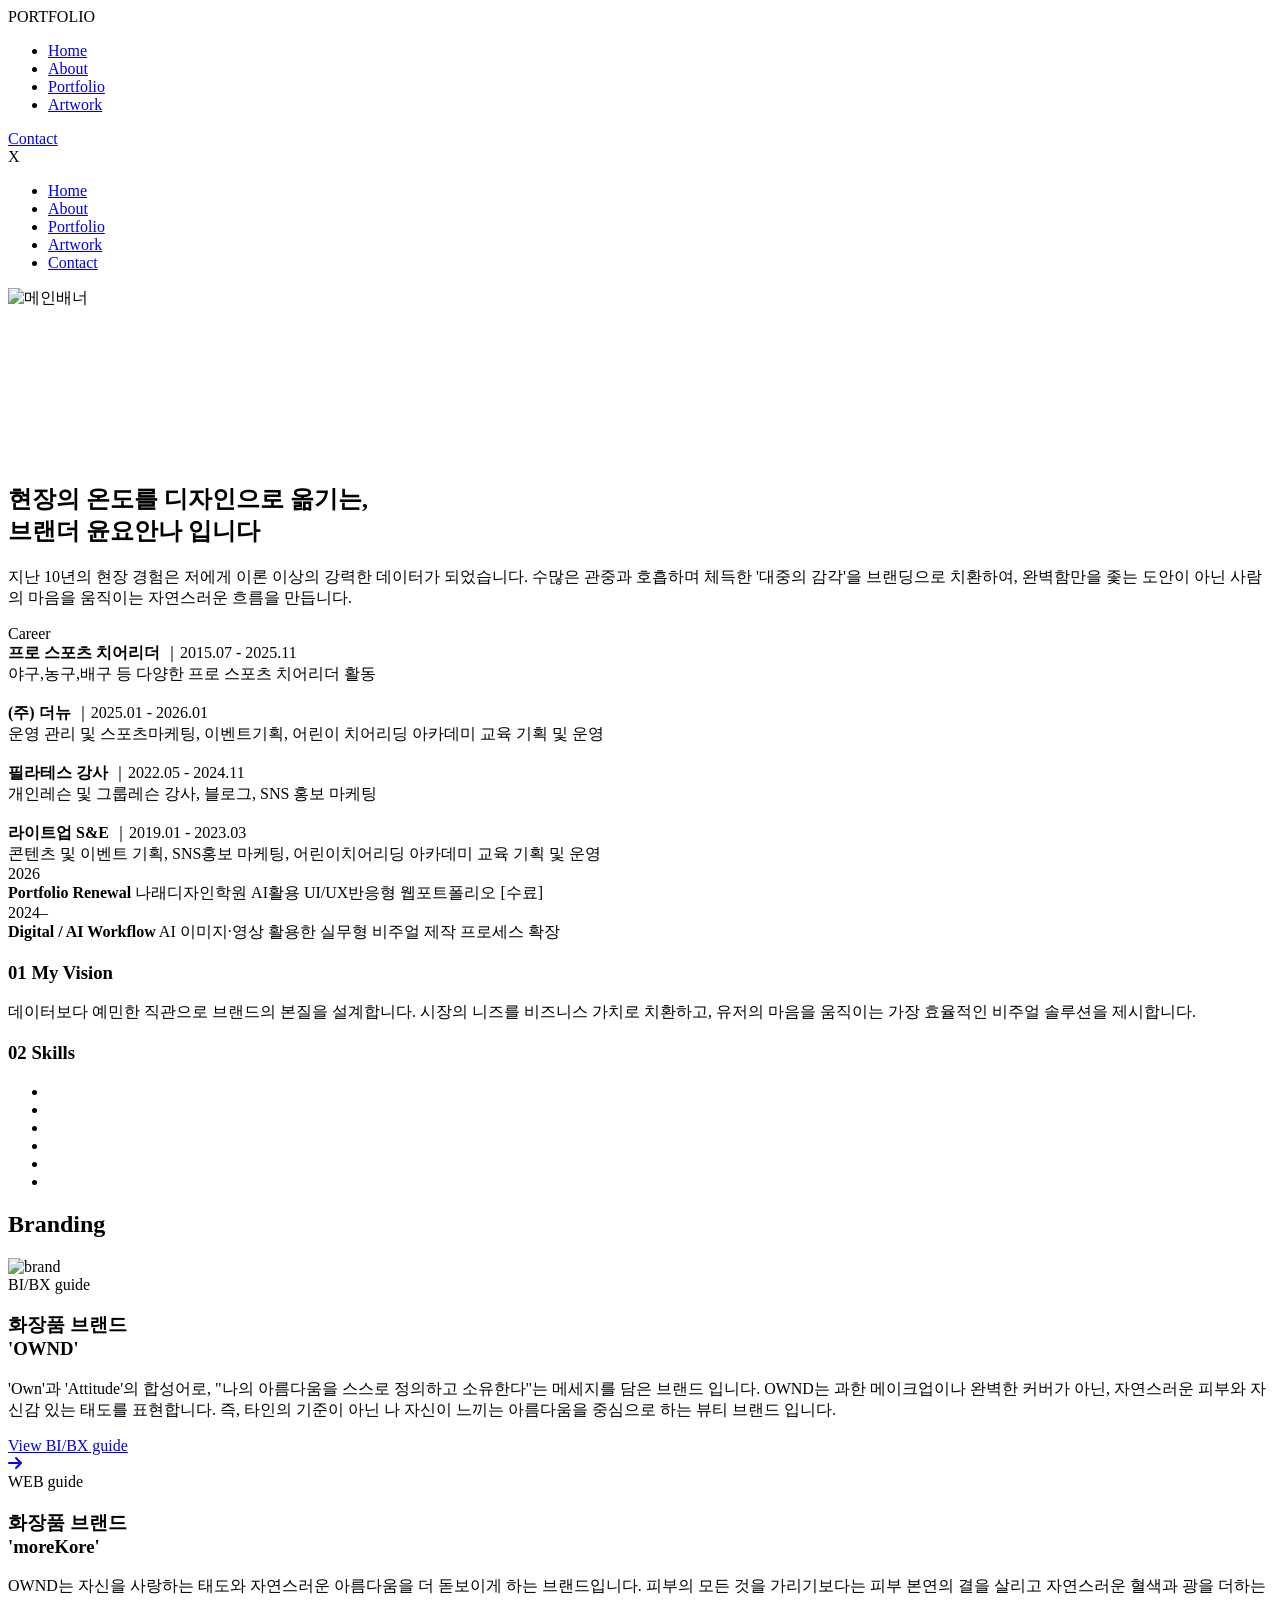
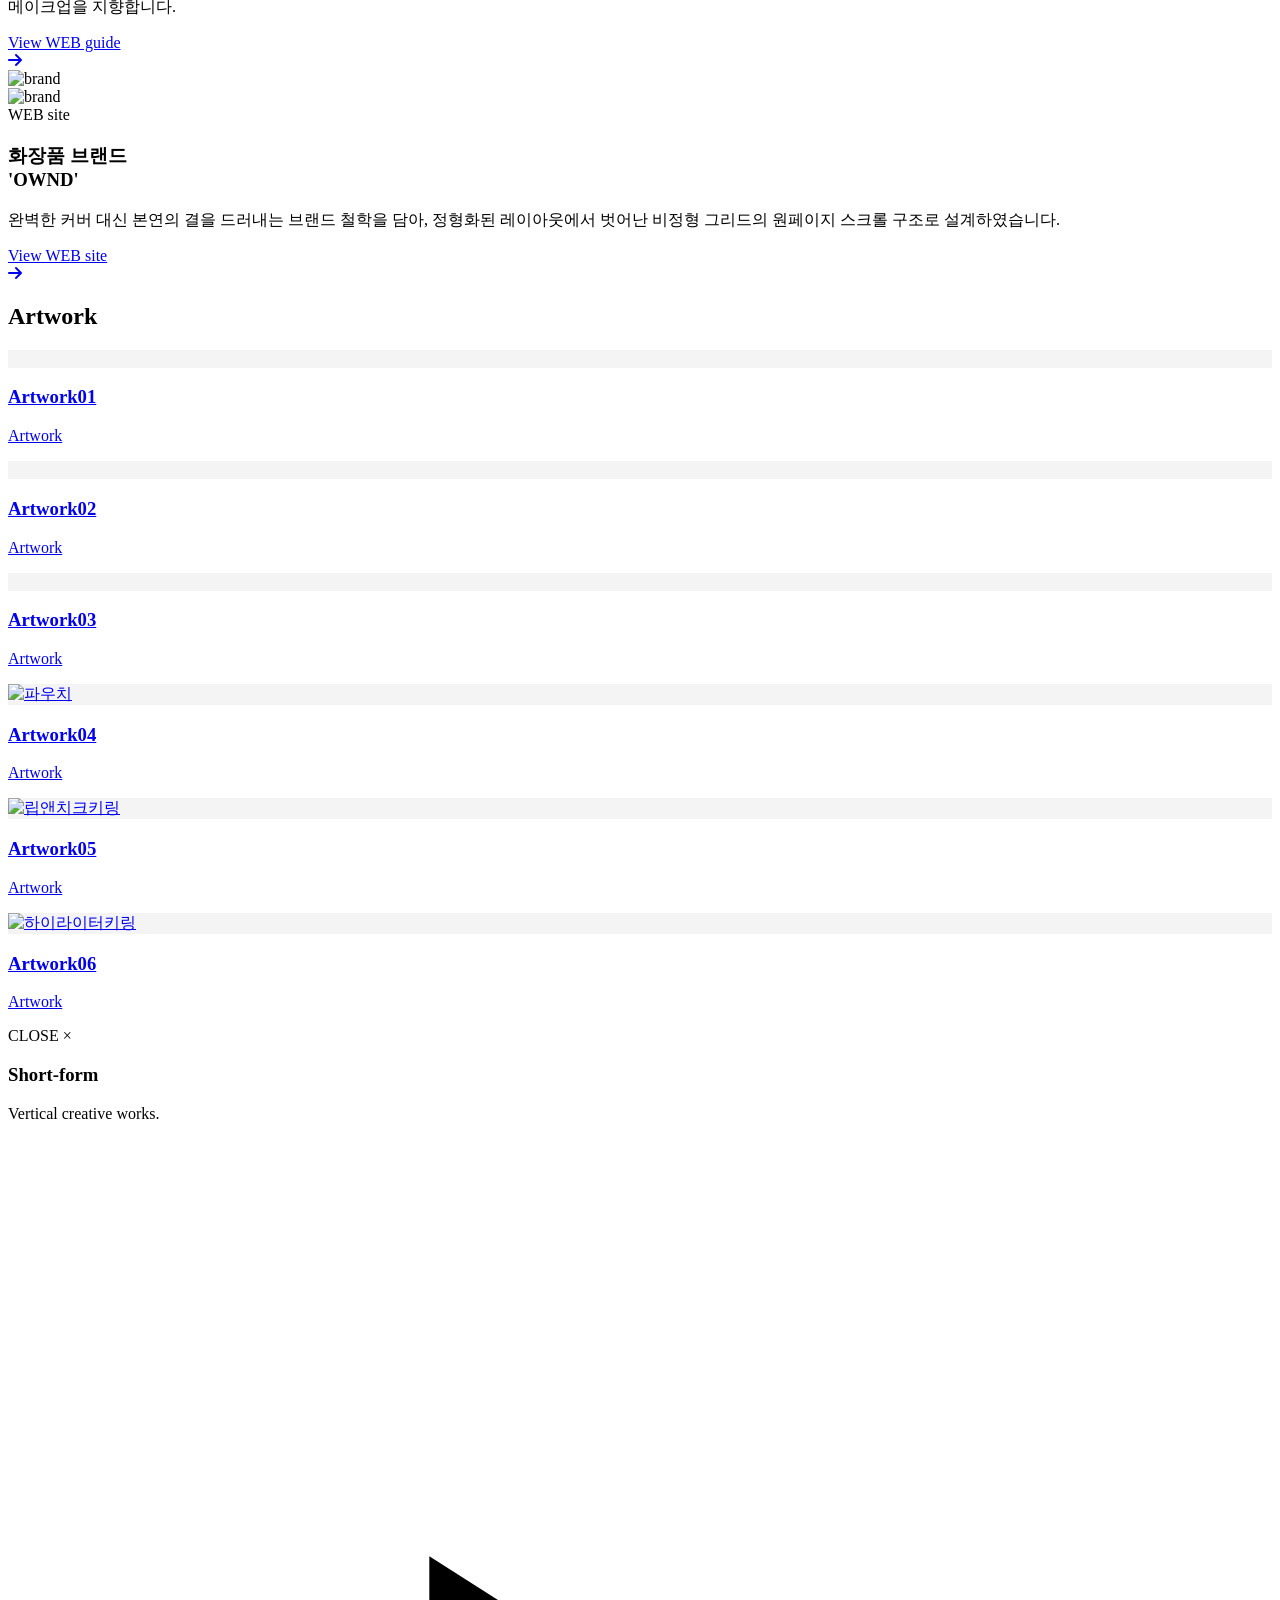
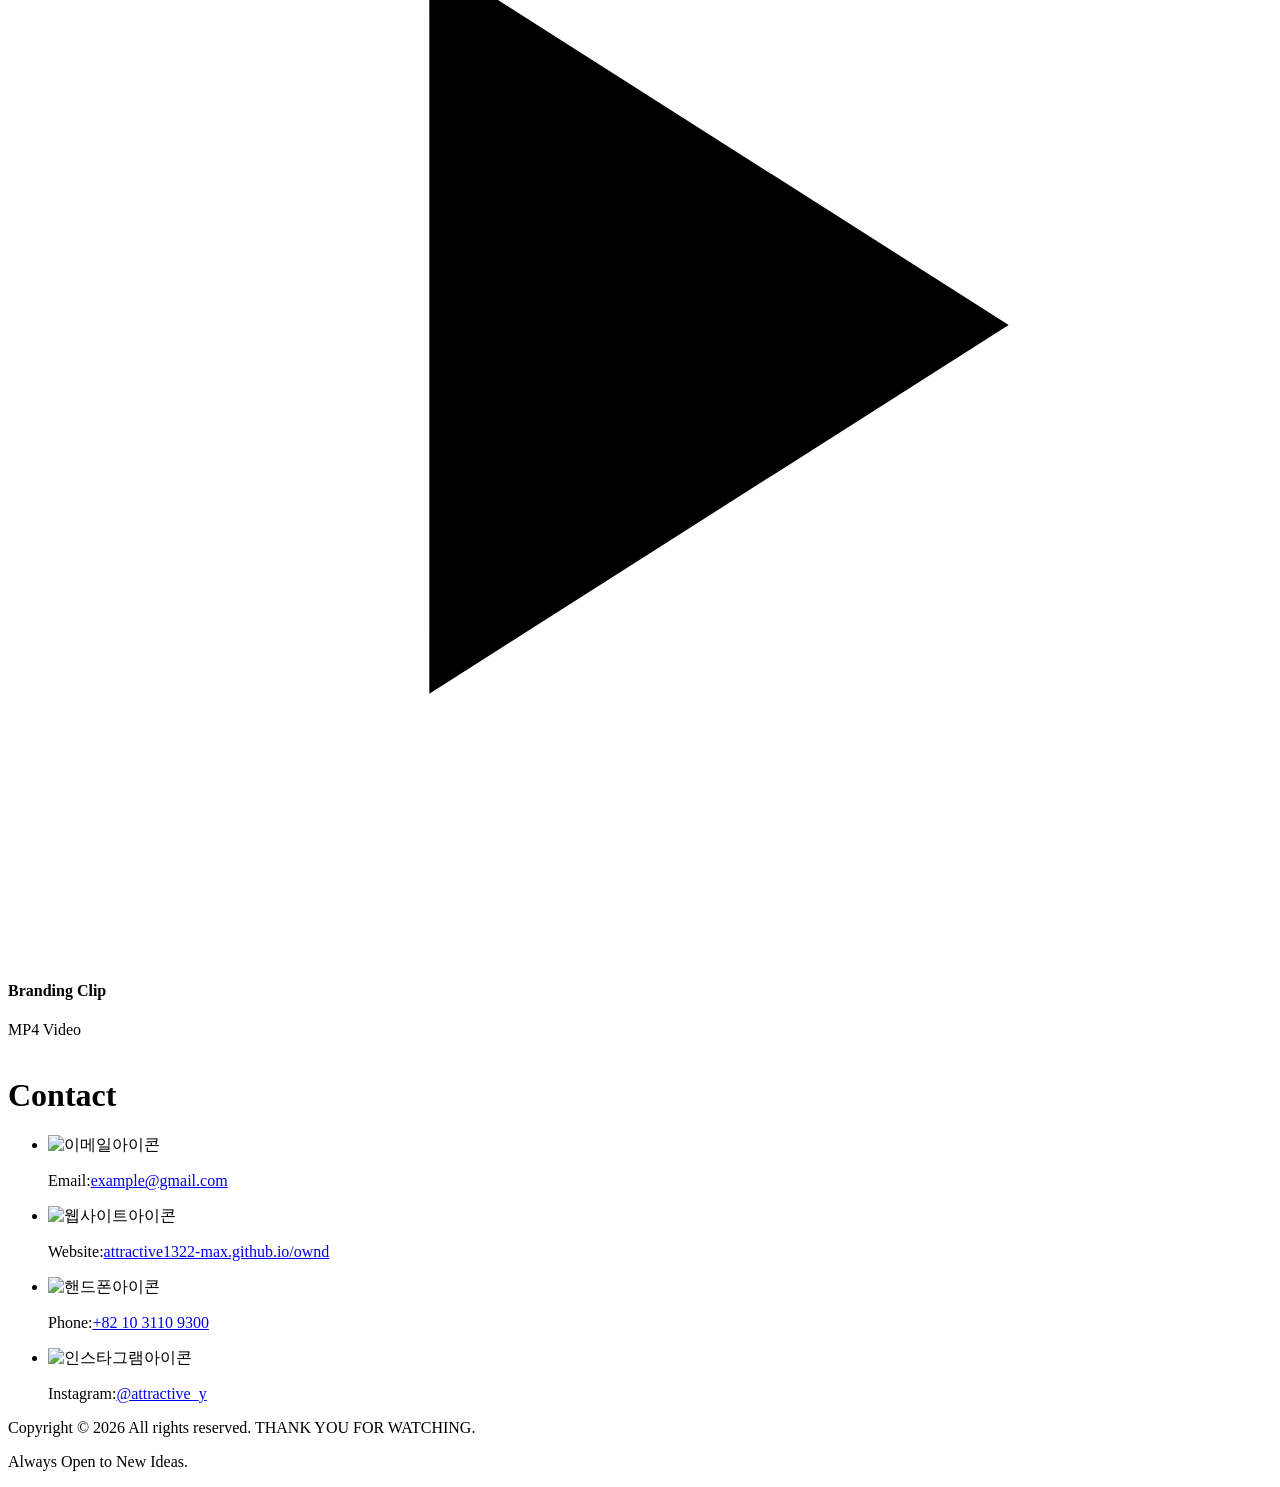
==== index.html @ f5be401f "Add files via upload" ====
<!DOCTYPE html>
<html lang="ko">

<head>
    <meta charset="UTF-8">
    <meta name="viewport" content="width=device-width, initial-scale=1.0">
    <title>Portfolio</title>

    <!-- CountUp -->
    <script src="https://cdnjs.cloudflare.com/ajax/libs/countup.js/2.6.2/countUp.umd.js"></script>

    <!-- Font Awesome for icons -->
    <link href="https://cdnjs.cloudflare.com/ajax/libs/font-awesome/6.0.0/css/all.min.css" rel="stylesheet">

    <!-- Swiper CSS -->
    <link rel="stylesheet" href="https://cdn.jsdelivr.net/npm/swiper@11/swiper-bundle.min.css" />

    <!-- AOS -->
    <link rel="stylesheet" href="https://unpkg.com/aos@next/dist/aos.css" />

    <link rel="stylesheet" href="css/style.css">

    <!-- favicon -->
    <link rel="shortcut icon" href="images/favicon.svg" type="image/x-icon">
</head>

<body>

    <!-- header -->
    <header>
        <div class="inner header_wrap">
            <div class="logo">PORTFOLIO</div>
            <nav>
                <ul>
                    <li><a href="#home">Home</a></li>
                    <li><a href="#about">About</a></li>
                    <li><a href="#projects">Portfolio</a></li>
                    <li><a href="#artwork">Artwork</a></li>
                </ul>
            </nav>
            <div class="contact-btn"><a href="#contact">Contact</a></div>
            <div class="menu-toggle" id="mobile-menu-btn">
                <span></span>
                <span></span>
                <span></span>
            </div>
        </div>
    </header>

    <!-- mobile nav -->
    <div class="mobile-nav" id="mobile-nav">
        <div class="mobile-close-btn" id="mobile-close-btn">X</div>
        <ul>
            <li><a href="#home">Home</a></li>
            <li><a href="#about">About</a></li>
            <li><a href="#projects">Portfolio</a></li>
            <li><a href="#artwork">Artwork</a></li>
            <li><a href="#contact">Contact</a></li>
        </ul>
    </div>

    <!-- main banner 영상 -->
    <main>
        <section class="main_banner">
            <!-- <video class="bg_video" src="./video/banner.mp4" autoplay muted loop playsinline></video> -->
             <img src="/images/mainpage.png" alt="메인배너">

            <div class="banner_content inner">
                <div class="stats">
                    <!-- <div class="stat">
                        <strong data-target="95">0</strong>
                        <p>Design Tool</p>
                    </div>
                    <div class="stat">
                        <strong data-target="90">0</strong>
                        <p>Figma</p>
                    </div>
                    <div class="stat">
                        <strong data-target="80">0</strong>
                        <p>Html/CSS/JS</p>
                    </div>
                    <div class="stat">
                        <strong data-target="90">0</strong>
                        <p>Motion</p>
                    </div> -->
                </div>
            </div>
        </section>
    </main>

    <div class="container">

        <!-- About -->
        <section id="about" data-aos="fade-up">
            <div class="inner">
                <div class="grid-2">
                    <div class="reveal">
                        <div class="about-me">
                            <!-- 본인 사진 및 영상 넣는 곳 -->
                            <!-- <img src="./images/about.png" alt="about me"> -->
                            <video src="./video/introduce01.mp4 " autoplay muted loop playsinline></video>
                        </div>
                        <h2 class="about-title">현장의 온도를 디자인으로 옮기는, <br> 브랜더 윤요안나 입니다</h2>
                        <p class="about-desc">
                            지난 10년의 현장 경험은 저에게 이론 이상의 강력한 데이터가 되었습니다. 수많은 관중과 호흡하며 체득한 '대중의 감각'을 브랜딩으로 치환하여, 완벽함만을 좇는
                            도안이 아닌 사람의 마음을 움직이는 자연스러운 흐름을 만듭니다.
                        </p>
                    </div>

                    <div class="about-cards reveal" style="transition-delay: 0.2s;">
                        <div class="timeline">
                               <div class="timeline-item">
                                <div class="timeline-year">Career</div>
                                <div class="timeline-role">
                                    <strong>프로 스포츠 치어리더</strong>
                                    <span class="s2">｜2015.07 - 2025.11</span> <br>
                                    <span>야구,농구,배구 등 다양한 프로 스포츠 치어리더 활동</span>

                                    <br><br>

                                    <strong>(주) 더뉴</strong>
                                    <span class="s2">｜2025.01 - 2026.01</span> <br>
                                    <span>운영 관리 및 스포츠마케팅, 이벤트기획, 어린이 치어리딩 아카데미 교육 기획 및 운영</span>

                                    <br><br>

                                    <strong>필라테스 강사</strong>
                                    <span class="s2">｜2022.05 - 2024.11</span> <br>
                                    <span>개인레슨 및 그룹레슨 강사, 블로그, SNS 홍보 마케팅</span>

                                    <br><br>

                                    <strong>라이트업 S&E</strong>
                                    <span class="s2">｜2019.01 - 2023.03</span> <br>
                                    <span>콘텐츠 및 이벤트 기획, SNS홍보 마케팅, 어린이치어리딩 아카데미 교육 기획 및 운영</span>
                                </div>

                            </div>
                            <div class="timeline-item">
                                <div class="timeline-year">2026</div>
                                <div class="timeline-role">
                                    <strong>Portfolio Renewal</strong>
                                    <span>나래디자인학원 AI활용 UI/UX반응형 웹포트폴리오 [수료]</span>
                                </div>
                            </div>
                            <div class="timeline-item">
                                <div class="timeline-year">2024–</div>
                                <div class="timeline-role">
                                    <strong>Digital / AI Workflow</strong>
                                    <span>AI 이미지·영상 활용한 실무형 비주얼 제작 프로세스 확장</span>
                                </div>
                            </div>
                         
                        </div>

                        <div class="info-card-wrap">
                            <div class="info-card">
                                <h3><span class="card-num">01</span> My Vision</h3>
                                <p>데이터보다 예민한 직관으로 브랜드의 본질을 설계합니다.
                                    시장의 니즈를 비즈니스 가치로 치환하고, 유저의 마음을 움직이는 가장 효율적인 비주얼 솔루션을 제시합니다.</p>
                            </div>
                            <div class="info-card">
                                <h3><span class="card-num">02</span> Skills</h3>
                                <ul class="skill">
                                    <li><img src="/images/photoshop.png" alt=""></li>
                                    <li><img src="/images/illustrator.png" alt=""></li>
                                    <li><img src="/images/aftereffects.png" alt=""></li>
                                    <li><img src="/images/html_icon.png" alt=""></li>

                                    <li><img src="/images/css_icon.png" alt=""></li>
                                    <li><img src="/images/vs_code.png" alt=""></li>
                                </ul>

                            </div>
                        </div>
                    </div>
                </div>
            </div>
        </section>

        <!-- 프로젝트 -->
        <section id="projects">
            <div class="inner">
                <div class="title">
                    <h1>Branding</h1>
                </div>

                <div class="project-list">
                    <!-- Project 1 -->
                    <div class="project-item reveal" data-aos="fade-right">
                        <div class="project-thumb">
                            <div class="thumb-inner">
                                <!-- 프로젝트 썸네일 이미지/영상 -->
                                <img src="./images/flush_balm(model).jpg" alt="brand">

                            </div>
                        </div>
                        <div class="project-info">
                            <span>BI/BX guide</span>
                            <h3>화장품 브랜드<br>'OWND'</h3>
                            <p>'Own'과 'Attitude'의 합성어로, "나의 아름다움을 스스로 정의하고 소유한다"는 메세지를 담은 브랜드 입니다. OWND는 과한 메이크업이나 완벽한
                                커버가 아닌, 자연스러운 피부와 자신감 있는 태도를 표현합니다. 즉, 타인의 기준이 아닌 나 자신이 느끼는 아름다움을 중심으로 하는 뷰티 브랜드 입니다.
                            </p>
                            <a href="./guide.html" target="_blank" class="btn-view">
                                View BI/BX guide
                                <div class="arrow-button">
                                    <i class="fa-solid fa-arrow-right"></i>
                                </div>
                            </a>
                        </div>
                    </div>

                    <!-- Project 2 -->
                    <div class="project-item reverse reveal" data-aos="fade-left">
                        <div class="project-info">
                            <span>WEB guide</span>
                            <h3>화장품 브랜드<br>'moreKore'</h3>
                            <p>OWND는 자신을 사랑하는 태도와 자연스러운 아름다움을 더 돋보이게 하는 브랜드입니다.
                                피부의 모든 것을 가리기보다는 피부 본연의 결을 살리고 자연스러운 혈색과 광을 더하는 메이크업을 지향합니다.
                            </p>
                            <a href="#" class="btn-view">
                                View WEB guide
                                <div class="arrow-button">
                                    <i class="fa-solid fa-arrow-right"></i>
                                </div>
                            </a>
                        </div>
                        <div class="project-thumb">
                            <div class="thumb-inner">
                                <!-- 프로젝트 썸네일 이미지 -->
                                <img src="./images/brand.png" alt="brand">
                            </div>
                        </div>
                    </div>

                    <!-- Project 3 -->
                    <div class="project-item reveal" data-aos="fade-right">
                        <div class="project-thumb">
                            <div class="thumb-inner">
                                <!-- 프로젝트 썸네일 이미지 -->
                                <img src="./images/website.png" alt="brand">
                            </div>
                        </div>
                        <div class="project-info">
                            <span>WEB site</span>
                            <h3>화장품 브랜드<br>'OWND'</h3>
                            <p>완벽한 커버 대신 본연의 결을 드러내는 브랜드 철학을 담아,
                                정형화된 레이아웃에서 벗어난 비정형 그리드의 원페이지 스크롤 구조로 설계하였습니다.</p>
                            <a href="https://attractive1322-max.github.io/ownd/" class="btn-view" target="_blank">
                                View WEB site
                                <div class="arrow-button">
                                    <i class="fa-solid fa-arrow-right"></i>
                                </div>
                            </a>
                        </div>
                    </div>
                </div>
            </div>
        </section>

        <!-- 아트워크 -->
        <section id="artwork">
            <div class="inner">
                <!-- title -->
                <div class="title">
                    <h1>Artwork</h1>
                </div>

                <!-- Portfolio Grid -->
                <div class="portfolio-grid" data-aos="fade-up">

                    <!-- Item 1: Clyc -->
                    <a href="#" class="portfolio-item">
                        <div class="card-visual" style="background: #f4f4f5;">
                            <!-- 아트웍 이미지 -->
                            <img src="/images/flush_balm.png" alt="">
                        </div>
                        <div class="card-info">
                            <div class="info-text">
                                <h3>Artwork01</h3>
                                <p>Artwork</p>
                            </div>
                            <!-- <div class="arrow-button">
                                <i class="fa-solid fa-arrow-right"></i>
                            </div> -->

                        </div>
                    </a>

                    <!-- Item 2: Hydra -->
                    <a href="#" class="portfolio-item">
                        <div class="card-visual" style="background: #f4f4f5;">
                            <!-- 아트웍 이미지 -->
                            <img src="./images/sheer_glow_balm.png" alt="">
                        </div>
                        <div class="card-info">
                            <div class="info-text">
                                <h3>Artwork02</h3>
                                <p>Artwork</p>
                            </div>
                            <!-- <div class="arrow-button">
                                <i class="fa-solid fa-arrow-right"></i>
                            </div> -->

                        </div>
                    </a>

                    <!-- Item 3: Kayak -->
                    <a href="#" class="portfolio-item">
                        <div class="card-visual" style="background: #f4f4f5;">
                            <!-- 아트웍 이미지 -->
                            <img src="./images/giftbag.png" alt="">
                        </div>
                        <div class="card-info">
                            <div class="info-text">
                                <h3>Artwork03</h3>
                                <p>Artwork</p>
                            </div>
                            <!-- <div class="arrow-button">
                                <i class="fa-solid fa-arrow-right"></i>
                            </div> -->

                        </div>
                    </a>

                    <!-- Item 4: Logotypes & Marks -->
                    <a href="#" class="portfolio-item">
                        <div class="card-visual" style="background: #f4f4f5;">
                            <!-- 아트웍 이미지 -->
                            <img src="./images/pouch.png" alt="파우치">
                        </div>
                        <div class="card-info">
                            <div class="info-text">
                                <h3>Artwork04</h3>
                                <p>Artwork</p>
                            </div>
                            <!-- <div class="arrow-button">
                                <i class="fa-solid fa-arrow-right"></i>
                            </div> -->

                        </div>
                    </a>

                    <!-- Item 5: Project 05 -->
                    <a href="#" class="portfolio-item">
                        <div class="card-visual" style="background: #f4f4f5;">
                            <!-- 아트웍 이미지 -->
                            <img src="./images//keyring.png" alt="립앤치크키링">
                        </div>
                        <div class="card-info">
                            <div class="info-text">
                                <h3>Artwork05</h3>
                                <p>Artwork</p>
                            </div>
                            <!-- <div class="arrow-button">
                                <i class="fa-solid fa-arrow-right"></i>
                            </div> -->

                        </div>
                    </a>

                    <!-- Item 6: Project 06 -->
                    <a href="#" class="portfolio-item">
                        <div class="card-visual" style="background: #f4f4f5;">
                            <!-- 아트웍 이미지 -->
                            <img src="./images/keyring2.png" alt="하이라이터키링">
                        </div>
                        <div class="card-info">
                            <div class="info-text">
                                <h3>Artwork06</h3>
                                <p>Artwork</p>
                            </div>
                            <!-- <div class="arrow-button">
                                <i class="fa-solid fa-arrow-right"></i>
                            </div> -->

                        </div>
                    </a>
                </div>
            </div>
        </section>



        <!-- 비디오 모달 -->
        <div id="videoModal">
            <div class="modal-body" id="modalContainer">
                <div class="btn-close" onclick="closeModal()">CLOSE ×</div>
                <div id="videoPlayerArea"></div>
            </div>
        </div>

        <!-- 1. 쇼츠 슬라이더 -->
        <section class="slider-section">
            <div class="inner">
                <div class="slider-header">
                    <h3>Short-form</h3>
                    <p>Vertical creative works.</p>
                </div>

                <div class="swiper shortsSwiper" data-aos="fade-up">
                    <div class="swiper-wrapper">
                        <!-- 
                         data-video-url: 유튜브 주소 혹은 파일 경로 / 클릭 시 보이게 하기 위한 연결
                         data-video-type: 'vertical' (세로) 또는 'horizontal' (가로) 
                    -->
                        <div class="swiper-slide video-card" data-video-url="./video/live/tutorial1.mp4"
                            data-video-type="vertical">
                            <div class="thumbnail-box aspect-shorts">

                                <!-- 본인 작업 영상 -->
                                <video src="./video/live/tutorial1.mp4"></video>

                                <div class="play-overlay">
                                    <div class="play-circle shorts-play">
                                        <svg viewBox="0 0 24 24">
                                            <path d="M8 5v14l11-7z" />
                                        </svg>
                                    </div>
                                </div>
                            </div>
                            <div class="info-box">
                                <h4 class="card-title">Branding Clip</h4>
                                <p class="card-desc">MP4 Video</p>
                            </div>
                        </div>

                        <div class="swiper-slide video-card" data-video-url="./video/live/tutorial(glow).mp4"
                            data-video-type="vertical">
                            <div class="thumbnail-box aspect-shorts">

                                <!-- 본인 작업 영상 -->
                                <video src="./video/live/tutorial(glow).mp4"></video>

                                <div class="play-overlay">
                                    <div class="play-circle shorts-play">
                                        <svg viewBox="0 0 24 24">
                                            <path d="M8 5v14l11-7z" />
                                        </svg>
                                    </div>
                                </div>
                            </div>
                            <div class="info-box">
                                <h4 class="card-title">Branding Clip</h4>
                                <p class="card-desc">MP4 Video</p>
                            </div>
                        </div>


                    </div>
                    <div class="swiper-pagination"></div>
                </div>
            </div>
        </section>

    </div>

    <!-- Contact Section -->
    <!-- <section id="contact">
        <div class="inner">
            <p class="contact-sub">LET’S BUILD SOMETHING GREAT</p>
            <h2 class="contact-title">새로운 시작, 함께할까요?</span></h2>
            <a href="mailto:yoannayun@naver.com" class="btn-contact">
                <span>Contact</span>
            </a>
        </div>
    </section> -->

    <!-- CONTACT -->
    <div class="grax_tm_contact" id="contact">
        <div class="container">
            <div class="title2">
                <h1>Contact</h1>
            </div>
            <div class="contact_inner">
                <div class="left wow fadeInLeft" data-wow-duration="1s">
                    
                    <div class="info_list">
                        <ul>

                            <li>
                                <div class="list_inner">
                                    <img class="svg" src="img/svg/email" alt="이메일아이콘" />
                                    <p><span class="first">Email:</span><span class="second"><a
                                                href="mailto:yoannayun@naver.com" target="_blank">example@gmail.com</a></span></p>
                                </div>
                            </li>

                            <li>
                                <div class="list_inner">
                                    <img class="svg" src="img/svg/social/dribbble.svg" alt="웹사이트아이콘" />
                                    <p><span class="first">Website:</span><span class="second"><a
                                                href="https://attractive1322-max.github.io/ownd/" target="_blank">attractive1322-max.github.io/ownd </a></span></p>
                                </div>
                            </li>

                            <li>
                                <div class="list_inner">
                                    <img class="svg" src="img/svg/phone.svg" alt="핸드폰아이콘" />
                                    <p><span class="first">Phone:</span><span class="second"><a href="#">+82 10 3110  9300</a></span></p>
                                </div>
                            </li>

                            <li>
                                <div class="list_inner">
                                    <img class="svg" src="img/svg/social/instagram.svg" alt="인스타그램아이콘" />
                                    <p><span class="first">Instagram:</span><span class="second"><a
                                                href="https://www.instagram.com/attractive_y"  target="_blank">@attractive_y</a></span></p>
                                </div>
                            </li>

                        </ul>
                    </div>
                </div>

            </div>
        </div>
    </div>

    <!-- Footer -->
    <footer>
        <div class="inner">
            <p>Copyright © 2026 All rights reserved. THANK YOU FOR WATCHING.</p>
            <p>Always Open to New Ideas.</p>
        </div>
    </footer>



    <!-- Swiper JS -->
    <script src="https://cdn.jsdelivr.net/npm/swiper@11/swiper-bundle.min.js"></script>

    <!-- AOS -->
    <script src="https://unpkg.com/aos@next/dist/aos.js"></script>

    <!-- js -->
    <script src="js/script.js"></script>

    <script>
        AOS.init();
    </script>

</body>

</html>
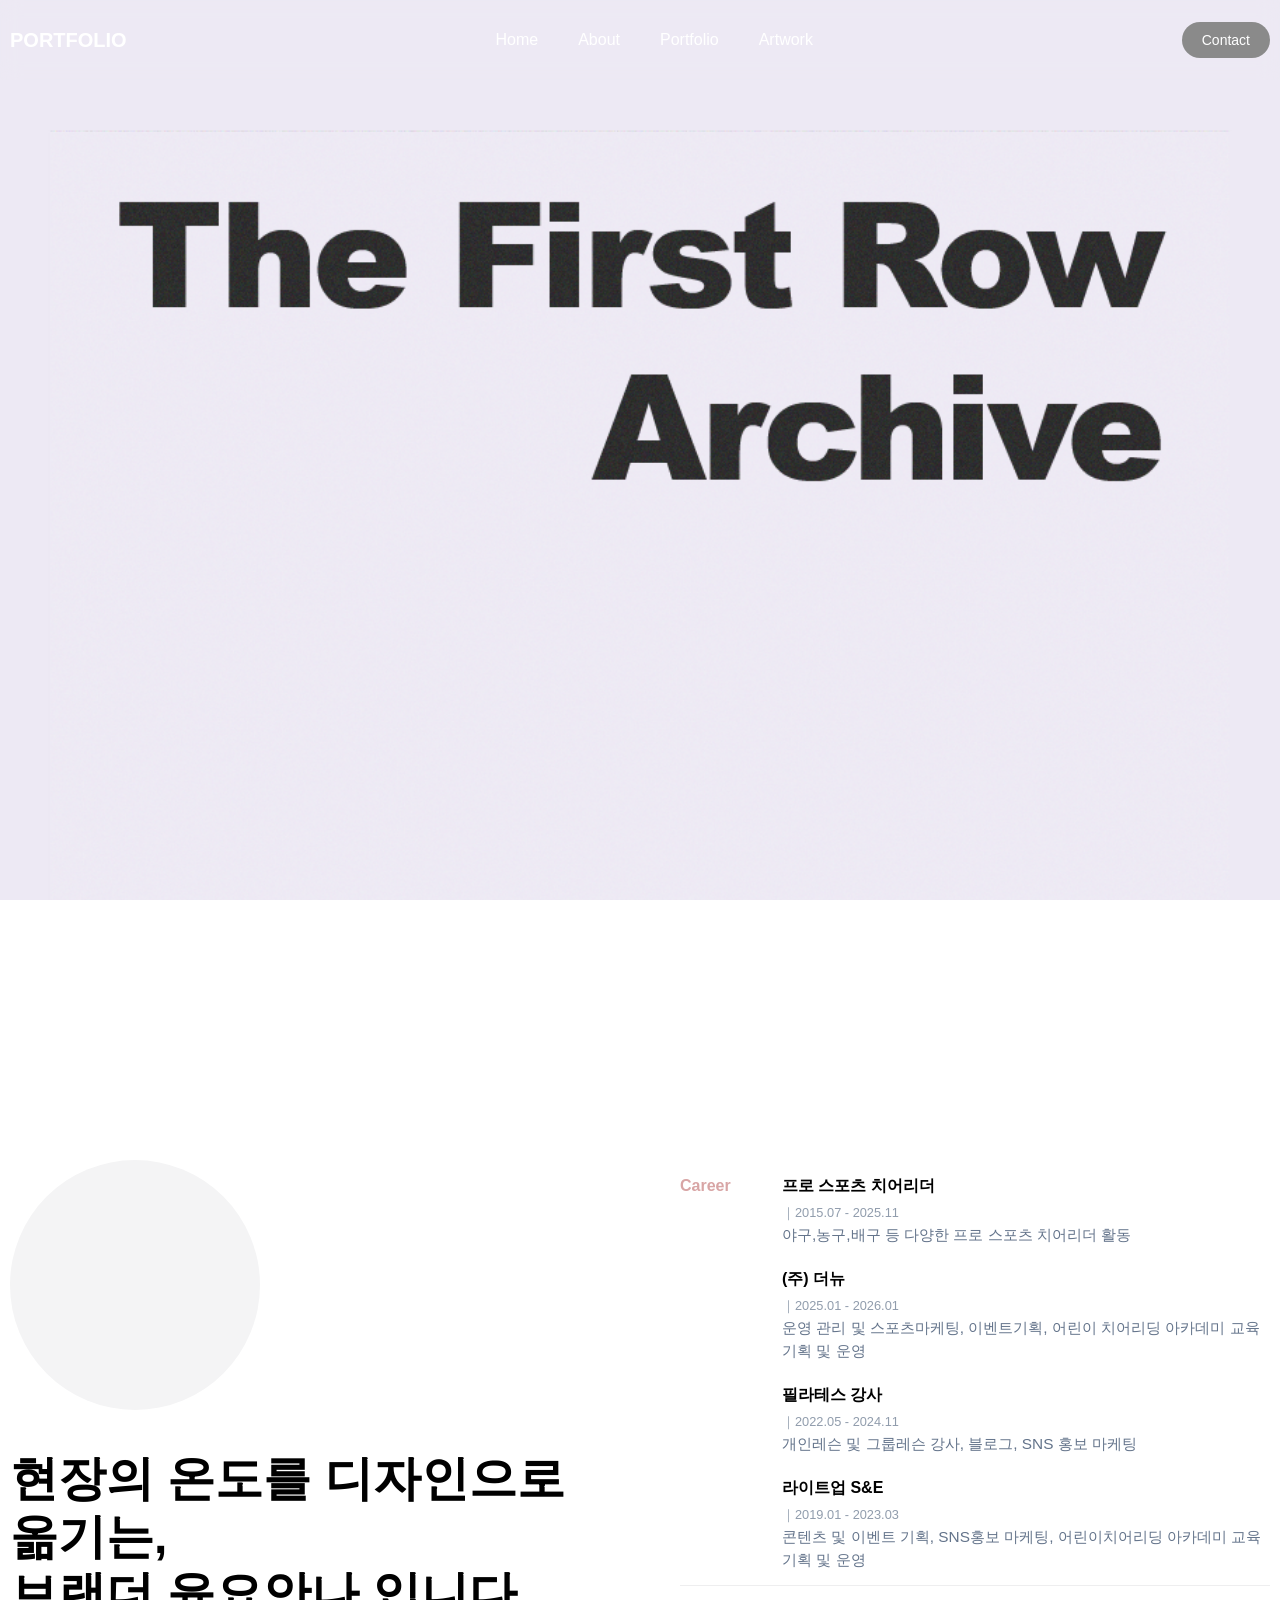
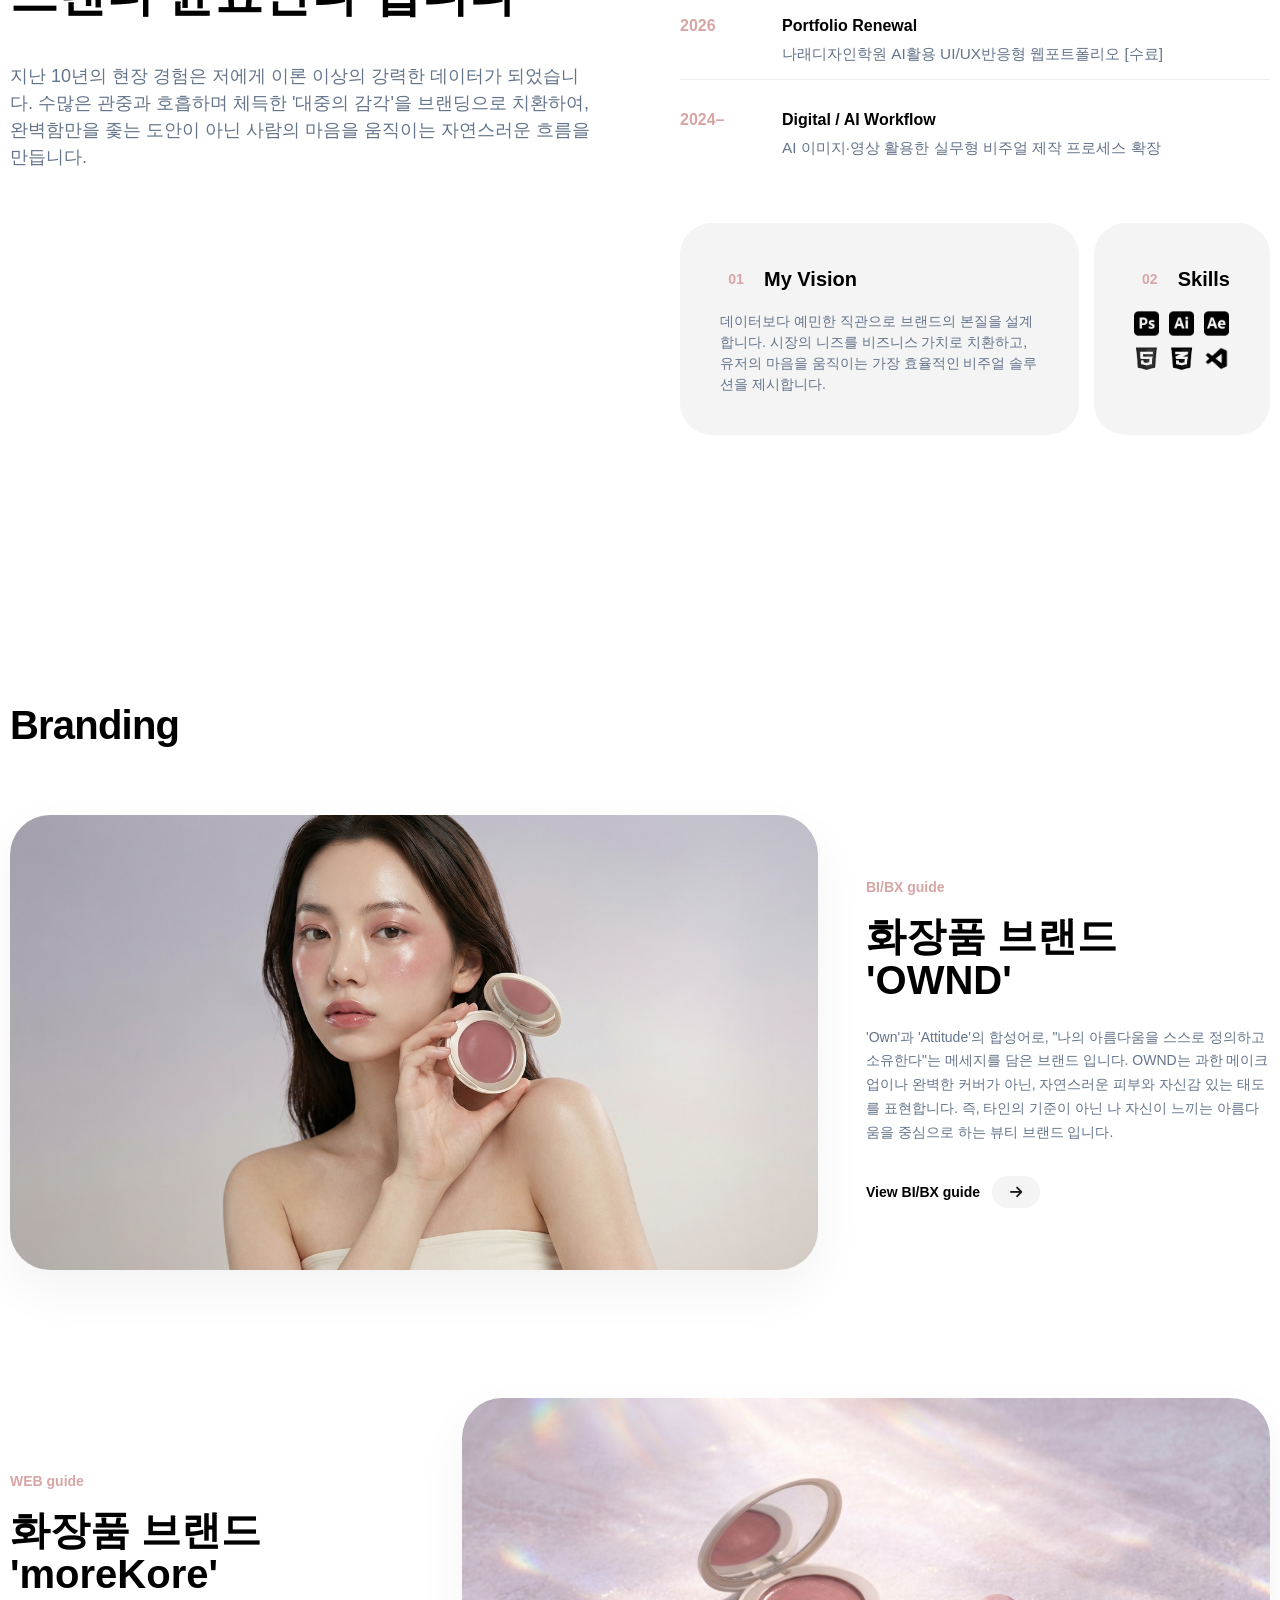
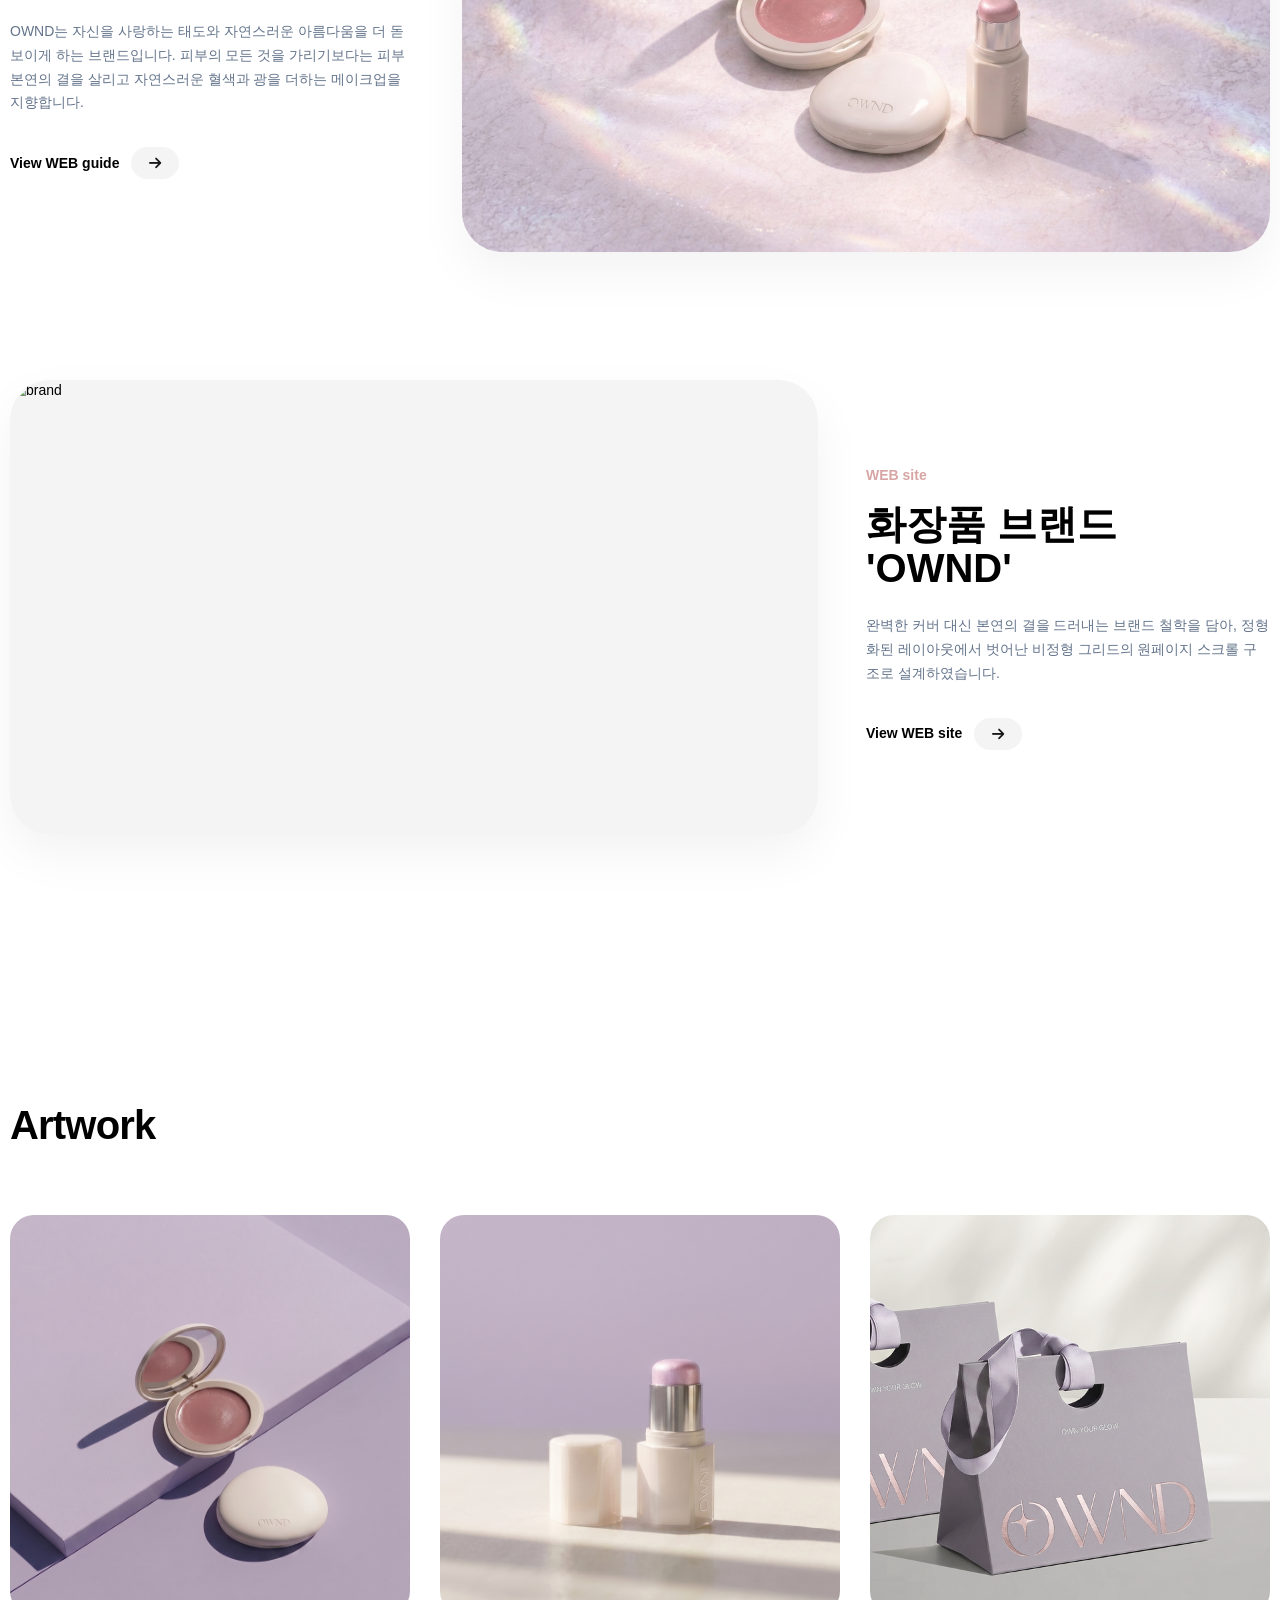
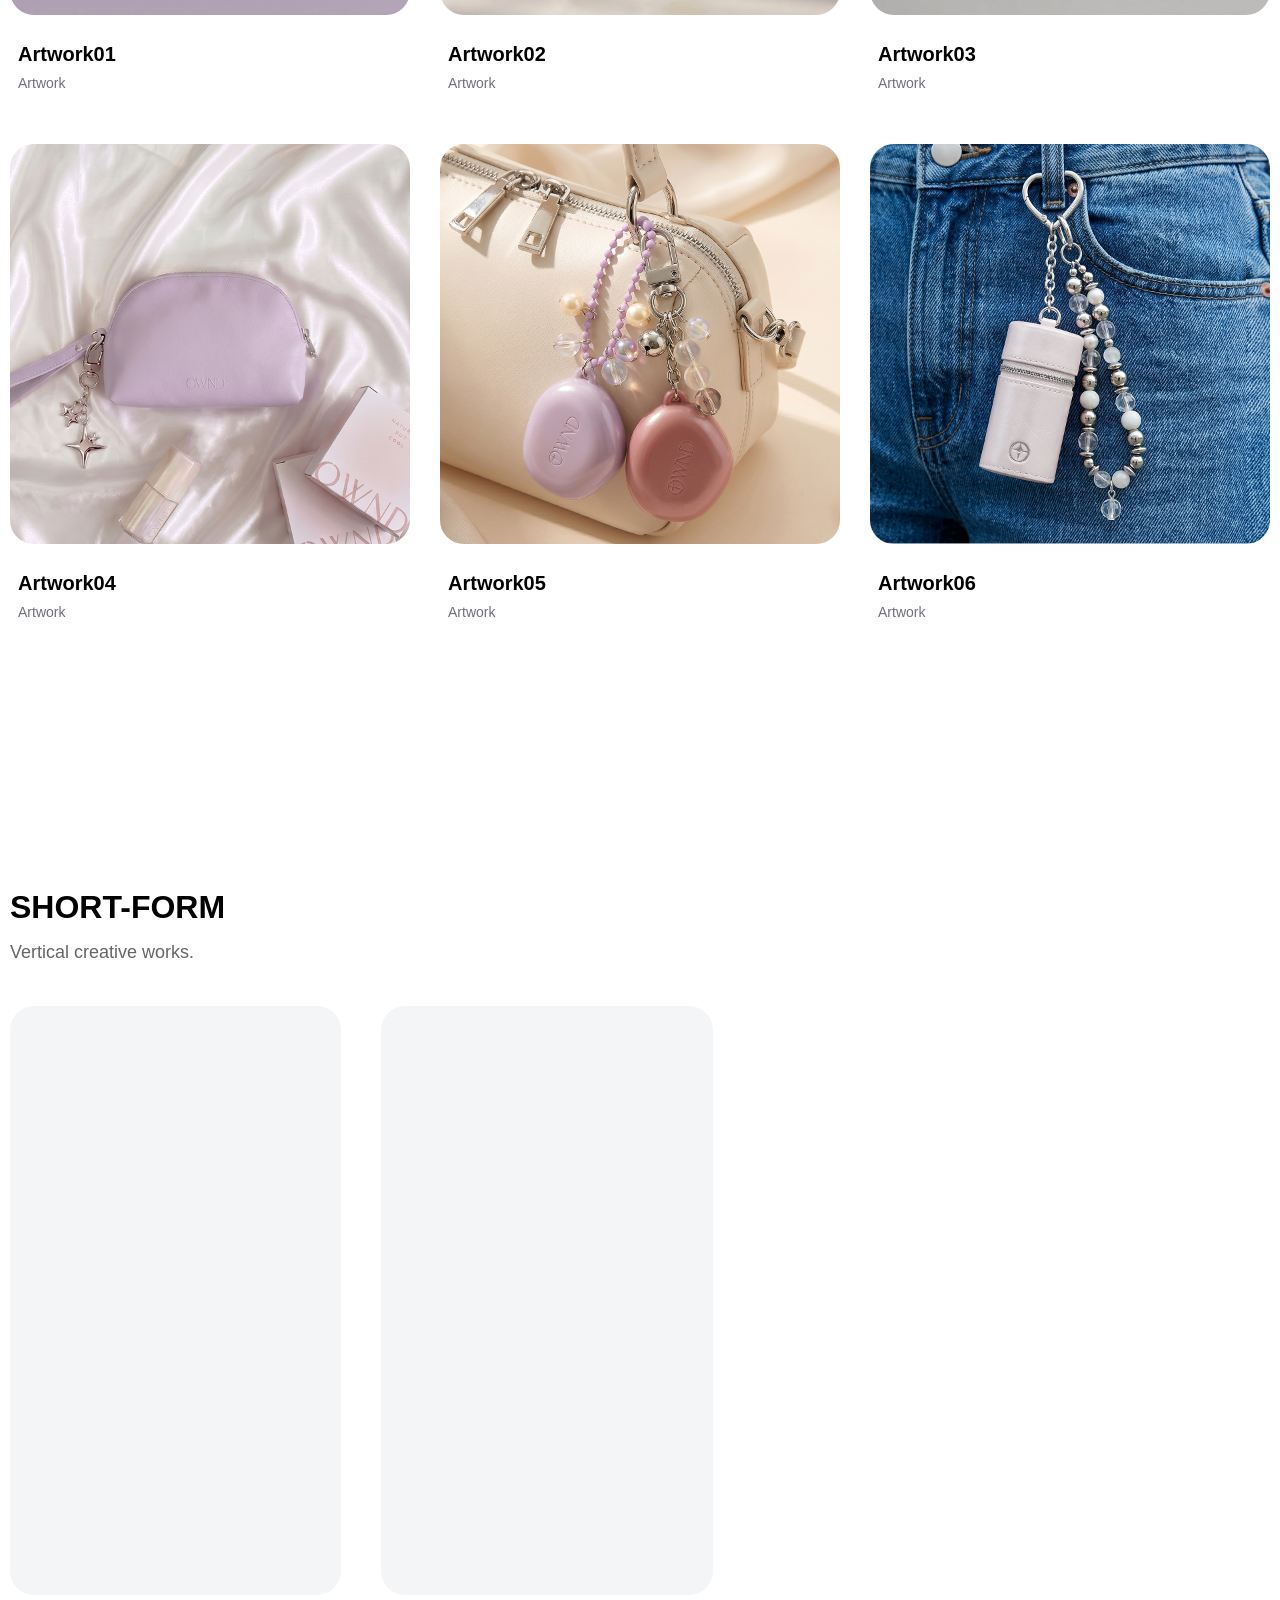
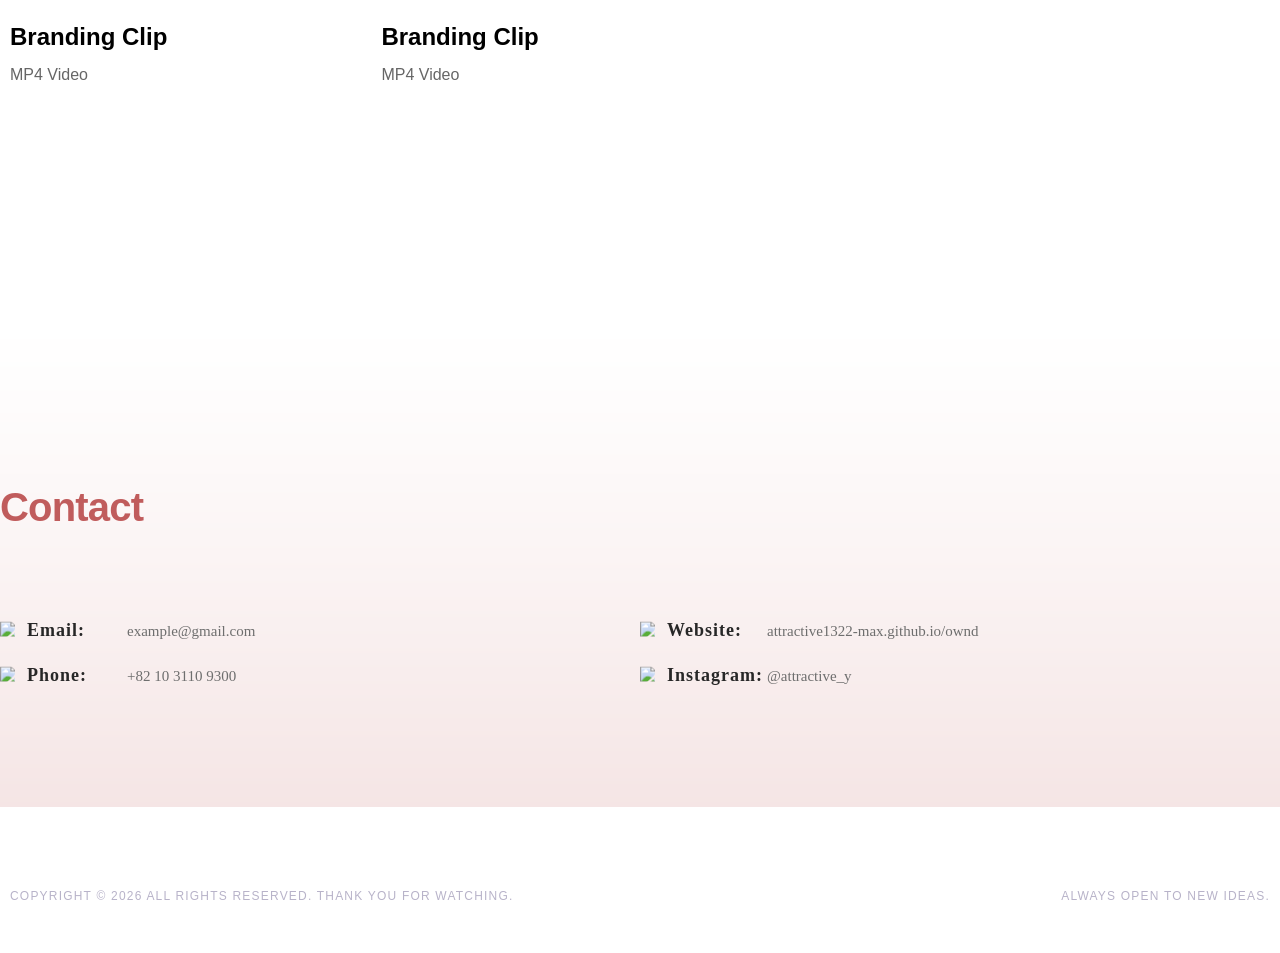
==== commit 8ab9bf3b: "Add files via upload" ====
--- a/index.html
+++ b/index.html
@@ -63,7 +63,7 @@
     <main>
         <section class="main_banner">
             <!-- <video class="bg_video" src="./video/banner.mp4" autoplay muted loop playsinline></video> -->
-             <img src="/images/mainpage.png" alt="메인배너">
+             <img src="images/mainpage.png" alt="메인배너">
 
             <div class="banner_content inner">
                 <div class="stats">
@@ -98,7 +98,7 @@
                         <div class="about-me">
                             <!-- 본인 사진 및 영상 넣는 곳 -->
                             <!-- <img src="./images/about.png" alt="about me"> -->
-                            <video src="./video/introduce01.mp4 " autoplay muted loop playsinline></video>
+                            <video src="video/introduce01.mp4 " autoplay muted loop playsinline></video>
                         </div>
                         <h2 class="about-title">현장의 온도를 디자인으로 옮기는, <br> 브랜더 윤요안나 입니다</h2>
                         <p class="about-desc">
@@ -162,13 +162,13 @@
                             <div class="info-card">
                                 <h3><span class="card-num">02</span> Skills</h3>
                                 <ul class="skill">
-                                    <li><img src="/images/photoshop.png" alt=""></li>
-                                    <li><img src="/images/illustrator.png" alt=""></li>
-                                    <li><img src="/images/aftereffects.png" alt=""></li>
-                                    <li><img src="/images/html_icon.png" alt=""></li>
-
-                                    <li><img src="/images/css_icon.png" alt=""></li>
-                                    <li><img src="/images/vs_code.png" alt=""></li>
+                                    <li><img src="images/photoshop.png" alt=""></li>
+                                    <li><img src="images/illustrator.png" alt=""></li>
+                                    <li><img src="images/aftereffects.png" alt=""></li>
+                                    <li><img src="images/html_icon.png" alt=""></li>
+
+                                    <li><img src="images/css_icon.png" alt=""></li>
+                                    <li><img src="images/vs_code.png" alt=""></li>
                                 </ul>
 
                             </div>
@@ -191,7 +191,7 @@
                         <div class="project-thumb">
                             <div class="thumb-inner">
                                 <!-- 프로젝트 썸네일 이미지/영상 -->
-                                <img src="./images/flush_balm(model).jpg" alt="brand">
+                                <img src="images/flush_balm(model).jpg" alt="brand">
 
                             </div>
                         </div>
@@ -228,7 +228,7 @@
                         <div class="project-thumb">
                             <div class="thumb-inner">
                                 <!-- 프로젝트 썸네일 이미지 -->
-                                <img src="./images/brand.png" alt="brand">
+                                <img src="images/brand.png" alt="brand">
                             </div>
                         </div>
                     </div>
@@ -238,7 +238,7 @@
                         <div class="project-thumb">
                             <div class="thumb-inner">
                                 <!-- 프로젝트 썸네일 이미지 -->
-                                <img src="./images/website.png" alt="brand">
+                                <img src="images/website.png" alt="brand">
                             </div>
                         </div>
                         <div class="project-info">
@@ -273,7 +273,7 @@
                     <a href="#" class="portfolio-item">
                         <div class="card-visual" style="background: #f4f4f5;">
                             <!-- 아트웍 이미지 -->
-                            <img src="/images/flush_balm.png" alt="">
+                            <img src="images/flush_balm.png" alt="">
                         </div>
                         <div class="card-info">
                             <div class="info-text">
@@ -291,7 +291,7 @@
                     <a href="#" class="portfolio-item">
                         <div class="card-visual" style="background: #f4f4f5;">
                             <!-- 아트웍 이미지 -->
-                            <img src="./images/sheer_glow_balm.png" alt="">
+                            <img src="images/sheer_glow_balm.png" alt="">
                         </div>
                         <div class="card-info">
                             <div class="info-text">
@@ -309,7 +309,7 @@
                     <a href="#" class="portfolio-item">
                         <div class="card-visual" style="background: #f4f4f5;">
                             <!-- 아트웍 이미지 -->
-                            <img src="./images/giftbag.png" alt="">
+                            <img src="images/giftbag.png" alt="">
                         </div>
                         <div class="card-info">
                             <div class="info-text">
@@ -327,7 +327,7 @@
                     <a href="#" class="portfolio-item">
                         <div class="card-visual" style="background: #f4f4f5;">
                             <!-- 아트웍 이미지 -->
-                            <img src="./images/pouch.png" alt="파우치">
+                            <img src="images/pouch.png" alt="파우치">
                         </div>
                         <div class="card-info">
                             <div class="info-text">
@@ -345,7 +345,7 @@
                     <a href="#" class="portfolio-item">
                         <div class="card-visual" style="background: #f4f4f5;">
                             <!-- 아트웍 이미지 -->
-                            <img src="./images//keyring.png" alt="립앤치크키링">
+                            <img src="images//keyring.png" alt="립앤치크키링">
                         </div>
                         <div class="card-info">
                             <div class="info-text">
@@ -363,7 +363,7 @@
                     <a href="#" class="portfolio-item">
                         <div class="card-visual" style="background: #f4f4f5;">
                             <!-- 아트웍 이미지 -->
-                            <img src="./images/keyring2.png" alt="하이라이터키링">
+                            <img src="images/keyring2.png" alt="하이라이터키링">
                         </div>
                         <div class="card-info">
                             <div class="info-text">
--- a/css/style.css
+++ b/css/style.css
@@ -0,0 +1,1085 @@
+* {
+    margin: 0;
+    padding: 0;
+    box-sizing: border-box;
+}
+
+a {
+    text-decoration: none;
+    color: inherit;
+}
+
+ul {
+    list-style: none;
+}
+
+html {
+    scroll-behavior: smooth;
+}
+
+body {
+    font-family: Arial, sans-serif;
+    font-size: 14px;
+    line-height: 1.5;
+}
+
+
+/* ===== 공통 ===== */
+.inner {
+    width: 100%;
+    max-width: 1800px;
+    margin: 0 auto;
+}
+
+section {
+    padding: 130px 0;
+    overflow: hidden;
+}
+
+.title {
+    margin-bottom: 60px;
+}
+
+.title2{
+    margin-bottom: 40px;
+}
+
+.title h1 {
+    font-size: 2.5rem;
+    font-weight: 700;
+    letter-spacing: -0.02em;
+    color: #000000;
+}
+
+.title2 h1 {
+    font-size: 2.5rem;
+    font-weight: 700;
+    letter-spacing: -0.02em;
+    color: #c05c5c;
+}
+
+.arrow-button {
+    width: 48px;
+    height: 32px;
+    background-color: #f4f4f5;
+    /* 밝은 배경용 버튼 색상 */
+    border: none;
+    border-radius: 20px;
+    color: #18181b;
+    display: flex;
+    align-items: center;
+    justify-content: center;
+    cursor: pointer;
+    transition: all 0.3s ease;
+}
+
+.portfolio-item:hover .arrow-button,
+.arrow-button:hover {
+    background-color: #D8A5A5;
+    color: #ffffff;
+    transform: translateX(5px);
+}
+
+
+/* ===== header ===== */
+header {
+    position: fixed;
+    top: 0;
+    left: 0;
+    width: 100%;
+    height: 80px;
+    z-index: 100;
+    background: rgba(237, 233, 244,0.6) ;
+    backdrop-filter: blur(10px);
+}
+
+.header_wrap {
+    display: flex;
+    justify-content: space-between;
+    align-items: center;
+    height: 100%;
+    color: #fff;
+}
+
+.logo {
+    font-size: 20px;
+    font-weight: bold;
+}
+
+nav ul {
+    display: flex;
+    gap: 40px;
+    list-style: none;
+}
+
+nav a {
+    color: #fff;
+    text-decoration: none;
+    font-size: 16px;
+    transition: all 0.3s;
+}
+
+nav a.active {
+    color: #D8A5A5;
+    font-weight: bold;
+}
+
+.contact-btn a {
+    background-color: #8a8a8a;
+    border-radius: 50px;
+    color: #fff;
+    padding: 10px 20px;
+}
+
+.contact-btn a.active {
+    background-color: #D8A5A5;
+}
+
+/* ===== mobile nav ===== */
+.menu-toggle {
+    display: none;
+    flex-direction: column;
+    gap: 6px;
+    cursor: pointer;
+    z-index: 2000;
+}
+
+.menu-toggle span {
+    display: block;
+    width: 28px;
+    height: 2px;
+    background: #fff;
+    transition: 0.3s;
+    transform-origin: center;
+}
+
+.mobile-nav {
+    position: fixed;
+    top: 0;
+    right: -100%;
+    width: 100%;
+    height: 100vh;
+    background: #fff;
+    z-index: 1050;
+    display: flex;
+    flex-direction: column;
+    justify-content: center;
+    align-items: center;
+    transition: 0.5s ease;
+}
+
+.mobile-nav.active {
+    right: 0;
+}
+
+.mobile-close-btn {
+    position: absolute;
+    top: 20px;
+    right: 20px;
+    font-size: 40px;
+    color: #111;
+    cursor: pointer;
+    padding: 10px;
+    line-height: 1;
+}
+
+.mobile-nav ul {
+    text-align: center;
+}
+
+.mobile-nav ul li {
+    margin: 25px 0;
+}
+
+.mobile-nav ul li a {
+    font-size: 32px;
+    font-weight: 700;
+}
+
+
+/* ===== MAIN BANNER ===== */
+main {
+    min-height: 100vh;
+}
+
+.main_banner {
+    /* position: relative; */
+    height: 100vh;
+    min-height: 600px;
+    overflow: hidden;
+    padding-top: 80px;
+    background-color: #EDE9F4 ;
+}
+
+.main_banner img{
+    display: block;
+    width: 100%;
+
+}
+/* .bg_video {
+    position: absolute;
+    top: 0;
+    left: 0;
+    width: 100%;
+    height: 100%;
+    object-fit: cover;
+} */
+
+/* .main_banner::after {
+    content: "";
+    position: absolute;
+    width: 100%;
+    height: 100%;
+    background: #f4f4f5;
+    top: 0;
+    left: 0;
+} 
+
+.banner_content {
+    position: relative;
+    z-index: 1;
+    height: 100%;
+
+    display: flex;
+    flex-direction: column;
+    justify-content: flex-end;
+    align-items: center;
+    text-align: center;
+}
+
+.banner_content h1 {
+    font-size: clamp(32px, 8vw, 80px);
+    letter-spacing: clamp(2px, 1vw, 6px);
+}
+
+.stats {
+    display: grid;
+    grid-template-columns: repeat(4, 1fr);
+    gap: 60px;
+    width: 100%;
+    max-width: 900px;
+}
+
+.stat strong {
+    font-size: clamp(24px, 4vw, 48px);
+    display: block;
+}
+
+.stat p {
+    font-size: clamp(12px, 1.5vw, 14px);
+    opacity: 0.8;
+    margin-top: 8px;
+}
+
+
+/* ===== container ===== */
+.container {
+    width: 100%;
+    max-width: 1600px;
+    margin: 130px auto;
+    margin-bottom: 50px;
+}
+
+/* About */
+#about {
+    background: #fff;
+}
+
+.grid-2 {
+    display: grid;
+    grid-template-columns: 1fr;
+    gap: 80px;
+}
+
+.about-me {
+    width: 250px;
+    height: 250px;
+    border-radius: 50%;
+    background-color: #f4f4f5;
+    margin-bottom: 40px;
+    overflow: hidden;
+}
+
+.about-me img {
+    display: block;
+    width: 100%;
+}
+
+.about-me video {
+    display: block;
+    height: 100%;
+    object-fit: contain;
+}
+
+.about-title {
+    font-size: 3rem;
+    font-weight: 900;
+    margin-bottom: 40px;
+    line-height: 1.2;
+}
+
+.about-desc {
+    color: #64748b;
+    font-size: 1.125rem;
+}
+
+.about-cards {
+    display: flex;
+    flex-direction: column;
+    gap: 24px;
+}
+
+.timeline {
+    display: grid;
+    gap: 14px;
+    margin-bottom: 26px;
+}
+
+.timeline-item {
+    display: grid;
+    grid-template-columns: 84px 1fr;
+    gap: 18px;
+    padding: 14px 0;
+    border-bottom: 1px solid rgba(17, 24, 39, 0.07);
+}
+
+.timeline-item:last-child {
+    border-bottom: 0;
+}
+
+.timeline-year {
+    color: #D8A5A5;
+    font-weight: 700;
+    font-size: 16px;
+}
+
+.timeline-role strong {
+    display: block;
+    margin-bottom: 4px;
+    font-size: 16px;
+}
+
+.timeline-role span {
+    color: #64748b;
+    font-size: 0.96rem;
+}
+
+.timeline-role .s2{
+     color: #64748bb6;
+    font-size: 0.80rem;
+}
+
+.info-card-wrap {
+    display: flex;
+    justify-content: space-between;
+    gap: 15px;
+}
+
+.info-card {
+    background: #f4f4f5;
+    padding: 40px;
+    border-radius: 32px;
+}
+
+.info-card h3 {
+    font-size: 1.25rem;
+    font-weight: 700;
+    margin-bottom: 16px;
+    display: flex;
+    align-items: center;
+    gap: 12px;
+}
+
+.card-num {
+    width: 32px;
+    height: 32px;
+    background: #f4f4f5;
+    color: #D8A5A5;
+    border-radius: 50%;
+    display: flex;
+    align-items: center;
+    justify-content: center;
+    font-size: 0.875rem;
+}
+.skill{
+    display: flex;
+    flex-wrap: wrap;
+    gap: 10px;
+}
+.skill li img{
+    display: block;
+    width: 25px;
+    height: 25px;
+}
+
+
+.info-card p {
+    color: #64748b;
+}
+
+/* Projects */
+.project-item+.project-item {
+    margin-top: 128px;
+}
+
+.project-item {
+    display: grid;
+    grid-template-columns: 1fr;
+    gap: 48px;
+    align-items: center;
+}
+
+.project-thumb {
+    border-radius: 40px;
+    box-shadow: 0 20px 50px rgba(0, 0, 0, 0.05);
+    overflow: hidden;
+}
+
+.thumb-inner {
+    aspect-ratio: 16 / 9;
+    background: #f4f4f5;
+    border-radius: 32px;
+    overflow: hidden;
+}
+
+.thumb-inner img {
+    width: 100%;
+    height: 100%;
+    object-fit: cover;
+    transition: transform 0.7s;
+}
+
+.project-thumb:hover img {
+    transform: scale(1.05);
+}
+
+.project-info span {
+    color: #D8A5A5;
+    font-weight: 700;
+    font-size: 0.875rem;
+}
+
+.project-info h3 {
+    font-size: 2.5rem;
+    font-weight: 900;
+    margin: 16px 0 24px;
+    line-height: 1.1;
+}
+
+.project-info p {
+    color: #64748b;
+    margin-bottom: 32px;
+    line-height: 1.7;
+}
+
+.btn-view {
+    display: inline-flex;
+    align-items: center;
+    gap: 12px;
+    font-weight: 700;
+}
+
+/* artwork */
+.portfolio-grid {
+    display: grid;
+    grid-template-columns: 1fr;
+    gap: 50px 30px;
+}
+
+.portfolio-item {
+    text-decoration: none;
+    color: inherit;
+    display: block;
+}
+
+.card-visual {
+    aspect-ratio: 1 / 1;
+    border-radius: 24px;
+    overflow: hidden;
+    position: relative;
+    display: flex;
+    align-items: center;
+    justify-content: center;
+    transition: all 0.4s cubic-bezier(0.165, 0.84, 0.44, 1);
+    background-color: #f4f4f5;
+    /* 기본 카드 배경색 */
+}
+
+.card-visual img {
+    display: block;
+    width: 100%;
+    height: 100%;
+}
+
+.portfolio-item:hover .card-visual {
+    transform: translateY(-8px);
+    box-shadow: 0 20px 40px rgba(0, 0, 0, 0.1);
+}
+
+.card-info {
+    margin-top: 24px;
+    display: flex;
+    justify-content: space-between;
+    align-items: center;
+    padding: 0 8px;
+}
+
+.info-text h3 {
+    font-size: 1.25rem;
+    font-weight: 700;
+    color: #000000;
+}
+
+.info-text p {
+    font-size: 0.875rem;
+    color: #71717a;
+    margin-top: 4px;
+    font-weight: 500;
+}
+
+.skill-icon {
+    display: flex;
+    align-items: center;
+    gap: 0 8px;
+}
+
+.skill-icon img {
+    display: block;
+    width: 30px;
+    height: 30px;
+}
+
+/* video */
+/* Swiper */
+.slider-section .swiper {
+    width: 100%;
+    padding-bottom: 20px;
+}
+
+.slider-header {
+    margin-bottom: 40px;
+}
+
+.slider-header h3 {
+    font-size: 32px;
+    font-weight: 800;
+    text-transform: uppercase;
+}
+
+.slider-header p {
+    color: #666;
+    font-size: 18px;
+    margin-top: 8px;
+}
+
+.video-card {
+    cursor: pointer;
+    transition: transform 0.4s cubic-bezier(0.165, 0.84, 0.44, 1);
+}
+
+.video-card video {
+    display: block;
+    width: 100%;
+    height: 100%;
+    object-fit: cover;
+}
+
+.thumbnail-box {
+    background-color: #f4f5f7;
+    border-radius: 24px;
+    overflow: hidden;
+    position: relative;
+    display: flex;
+    align-items: center;
+    justify-content: center;
+}
+
+.aspect-shorts {
+    aspect-ratio: 9 / 16;
+}
+
+.aspect-wide {
+    aspect-ratio: 16 / 9;
+}
+
+/* 호버 시 재생 아이콘 */
+.play-overlay {
+    position: absolute;
+    inset: 0;
+    background-color: rgba(0, 0, 0, 0.15);
+    display: flex;
+    align-items: center;
+    justify-content: center;
+    opacity: 0;
+    transition: opacity 0.3s ease;
+}
+
+.video-card:hover .play-overlay {
+    opacity: 1;
+}
+
+.play-circle {
+    background-color: #fff;
+    border-radius: 50%;
+    display: flex;
+    align-items: center;
+    justify-content: center;
+    box-shadow: 0 10px 30px rgba(0, 0, 0, 0.2);
+    transition: transform 0.3s ease;
+}
+
+.video-card:hover .play-circle {
+    transform: scale(1.15);
+}
+
+.play-circle svg {
+    fill: #000;
+}
+
+.shorts-play {
+    width: 50px;
+    height: 50px;
+}
+
+.shorts-play svg {
+    width: 20px;
+    height: 20px;
+    margin-left: 3px;
+}
+
+.wide-play {
+    width: 80px;
+    height: 80px;
+}
+
+.wide-play svg {
+    width: 32px;
+    height: 32px;
+    margin-left: 5px;
+}
+
+.info-box {
+    margin-top: 24px;
+  
+}
+
+
+.card-title {
+    font-size: 24px;
+    font-weight: 800;
+    margin-bottom: 8px;
+}
+
+.card-desc {
+    color: #666;
+    font-size: 16px;
+    margin-bottom: 20px;
+}
+
+/* 비디오 모달 */
+#videoModal {
+    display: none;
+    position: fixed;
+    inset: 0;
+    background: rgba(0, 0, 0, 0.95);
+    z-index: 9999;
+    align-items: center;
+    justify-content: center;
+    opacity: 0;
+    transition: opacity 0.3s ease;
+}
+
+#videoModal.show {
+    display: flex;
+    opacity: 1;
+}
+
+.modal-body {
+    position: relative;
+    width: 90%;
+    max-width: 1200px;
+    aspect-ratio: 16 / 9;
+}
+
+.modal-body.vertical {
+    max-width: 450px;
+    aspect-ratio: 9 / 16;
+}
+
+.btn-close {
+    position: absolute;
+    top: -40px;
+    right: 0;
+    color: #fff;
+    cursor: pointer;
+    font-weight: 700;
+    font-size: 14px;
+}
+
+/* 비디오 플레이어 영역 내부 요소 사이즈 강제 조절 */
+#videoPlayerArea {
+    width: 100%;
+    height: 100%;
+    display: flex;
+    align-items: center;
+    justify-content: center;
+    background: #000;
+    border-radius: 12px;
+    overflow: hidden;
+}
+
+#videoPlayerArea iframe,
+#videoPlayerArea video {
+    width: 100%;
+    height: 100%;
+    max-height: 100%;
+    object-fit: contain;
+    /* 비율 유지하며 컨테이너 안에 맞춤 */
+    border: none;
+}
+
+/* Swiper 커스텀 페이지네이션 */
+.slider-section .swiper-pagination {
+    bottom: var(--swiper-pagination-bottom, -20px);
+}
+
+.slider-section .swiper-pagination-bullet {
+    background: #e5e7eb;
+    opacity: 1;
+}
+
+.slider-section .swiper-pagination-bullet-active {
+    background: #2563eb;
+    width: 30px;
+    border-radius: 4px;
+    transition: width 0.3s;
+}
+
+
+/* ===== Contact ===== */
+/* #contact {
+    padding: 160px 0;
+    text-align: center;
+    background-color: #f4f4f5;
+    background: url(../images/Rectangle2.png) no-repeat center/cover;
+} */
+
+/* .btn-contact {
+    display: inline-block;
+    margin-top: 30px;
+    padding: 15px 40px;
+    background: #fff;
+    color: #111;
+    border-radius: 50px;
+    font-weight: 700;
+    position: relative;
+    overflow: hidden;
+    z-index: 0;
+}
+
+.btn-contact::before {
+    content: '';
+    position: absolute;
+    bottom: 0;
+    left: 0;
+    width: 100%;
+    height: 0%;
+    background: #D8A5A5;
+    transition: height 0.3s;
+    z-index: -1;
+}
+
+.btn-contact:hover::before {
+    height: 100%;
+}
+
+.contact-title {
+    font-size: 28px;
+}
+
+.btn-contact:hover {
+    color: #fff;
+} */
+
+
+.grax_tm_contact{
+	width: 100%;
+	height: auto;
+	clear: both;
+	float: left;
+	position: relative;
+	margin-bottom: 80px;
+	padding-top: 40px;
+    background:url(../images/Rectangle2.png); 
+}
+
+
+.contact_inner{
+	width: 100%;
+	height: auto;
+	clear: both;
+	display: flex;
+	padding-top: 40px;
+    padding-bottom: 50px;
+}
+.grax_tm_contact .left{
+	/* width: 50%; */
+	width: 100%;
+}
+.grax_tm_contact .left .text{
+	width: 100%;
+	float: left;
+	margin-bottom: 40px;
+}
+.grax_tm_contact .info_list{
+	width: 100%;
+	height: auto;
+	clear: both;
+	float: left;
+}
+.grax_tm_contact .info_list ul{
+	margin: 0px;
+	list-style-type: none;
+}
+.grax_tm_contact .info_list li{
+	margin: 0px 0px 18px 0px;
+	float: left;
+	/* width: 100%; */
+	width: 50%;
+	position: relative;
+}
+.grax_tm_contact .info_list ul li .list_inner{
+	width: 100%;
+	height: auto;
+	clear: both;
+	float: left;
+	position: relative;
+	padding-left: 27px;
+}
+.grax_tm_contact .info_list ul li span.first{
+	min-width: 100px;
+	display: inline-block;
+    font-size: 18px;
+    color: #272727;
+    letter-spacing: 1px;
+}
+.grax_tm_contact .info_list ul li span.second{
+	font-weight: 400 !important;
+	color: #6e6e6e;
+    font-size: 15px;
+}
+.grax_tm_contact .info_list ul li span{
+	font-family: "Poppins";
+	font-weight: 600;
+	color: #000;
+}
+.grax_tm_contact .info_list ul li a{
+	text-decoration: none;
+	color: inherit !important;
+	transition: all .3s ease;
+	display: inline-block;
+	position: relative;
+}
+.grax_tm_contact .info_list ul li a:hover{color: #000;}
+.grax_tm_contact .info_list ul li a:after{
+	content: '';
+    width: 0;
+    height: 1px;
+    position: absolute;
+    left: auto;
+    right: 0;
+    bottom: 0;
+    transition: width .6s cubic-bezier(.25,.8,.25,1) 0s;
+    background: currentColor;
+}
+.grax_tm_contact .info_list ul li a:hover:after{
+	width:100%;
+	left:0;
+	right:auto;
+}
+.grax_tm_contact .info_list ul li a:hover{color: #000 !important;}
+.grax_tm_contact .info_list ul li .svg{
+	width: 15px;
+	height: 15px;
+	position: absolute;
+	left: 0px;
+	top: 50%;
+	transform: translateY(-50%);
+	color: #000;
+	margin-top: -1px;
+}
+
+/* ===== Footer ===== */
+footer {
+    padding: 48px 0;
+    border-top: 1px solid #f1f5f9;
+    background: #fff;
+}
+
+footer .inner {
+    display: flex;
+    flex-direction: column;
+    align-items: center;
+    justify-content: space-between;
+    gap: 16px;
+    color:  #B8B3C9;
+    font-size: 0.75rem;
+    letter-spacing: 0.1em;
+    text-transform: uppercase;
+}
+
+
+
+/* ===== 반응형 ===== */
+/* min-width */
+@media (min-width: 640px) {
+    .cert-grid {
+        grid-template-columns: 1fr 1fr;
+    }
+}
+
+@media (min-width: 768px) {
+
+    .project-header {
+        flex-direction: row;
+    }
+
+    .portfolio-grid {
+        grid-template-columns: repeat(2, 1fr);
+    }
+
+    footer .inner {
+        flex-direction: row;
+    }
+
+}
+
+@media (min-width: 1024px) {
+    .inner {
+        padding: 0 10px;
+    }
+
+    .project-item {
+        grid-template-columns: 8fr 4fr;
+    }
+
+    .project-item.reverse {
+        grid-template-columns: 4fr 8fr;
+    }
+
+    .portfolio-grid {
+        grid-template-columns: repeat(3, 1fr);
+    }
+
+    .grid-2 {
+        grid-template-columns: 1fr 1fr;
+    }
+
+}
+
+
+/* max-width */
+@media(max-width:1200px) {
+    .info-card-wrap {
+        flex-wrap: wrap;
+    }
+    .info-card {
+        width: 100%;
+    }
+
+}
+
+@media(max-width:1024px) {
+    .inner {
+        padding: 0 40px;
+    }
+
+    .stats {
+        grid-template-columns: repeat(2, 1fr);
+        gap: 40px;
+    }
+
+}
+
+@media (max-width: 768px) {
+
+    header {
+        height: 60px;
+    }
+
+    nav,
+    .contact-btn {
+        display: none;
+    }
+
+    nav ul {
+        gap: 20px;
+    }
+
+    .menu-toggle {
+        display: flex;
+    }
+
+    .menu-toggle.active span:nth-child(1) {
+        transform: translateY(8px) rotate(45deg);
+    }
+
+    .menu-toggle.active span:nth-child(2) {
+        opacity: 0;
+    }
+
+    .menu-toggle.active span:nth-child(3) {
+        transform: translateY(-8px) rotate(-45deg);
+    }
+
+    .main_banner {
+        padding-top: 60px;
+    }
+
+    .inner {
+        padding: 0 20px;
+    }
+
+    .stats {
+        grid-template-columns: 1fr;
+        gap: 25px;
+        margin-top: 40px;
+    }
+
+    .container {
+        padding: 0 24px;
+    }
+
+    .about-title,
+    .project-info h3,
+    .title h1,
+    .main-title,
+    .slider-header h3 {
+        font-size: 35px;
+    }
+
+    .about-desc {
+        font-size: 16px;
+    }
+
+    .card-title {
+        font-size: 20px;
+    }
+
+    .slider-section .swiper-pagination {
+        bottom: var(--swiper-pagination-bottom, -3px);
+    }
+
+}
+
+@media(max-width:480px) {
+
+    .banner_content h1 {
+        font-size: 28px;
+    }
+
+    .stat strong {
+        font-size: 22px;
+    }
+
+}
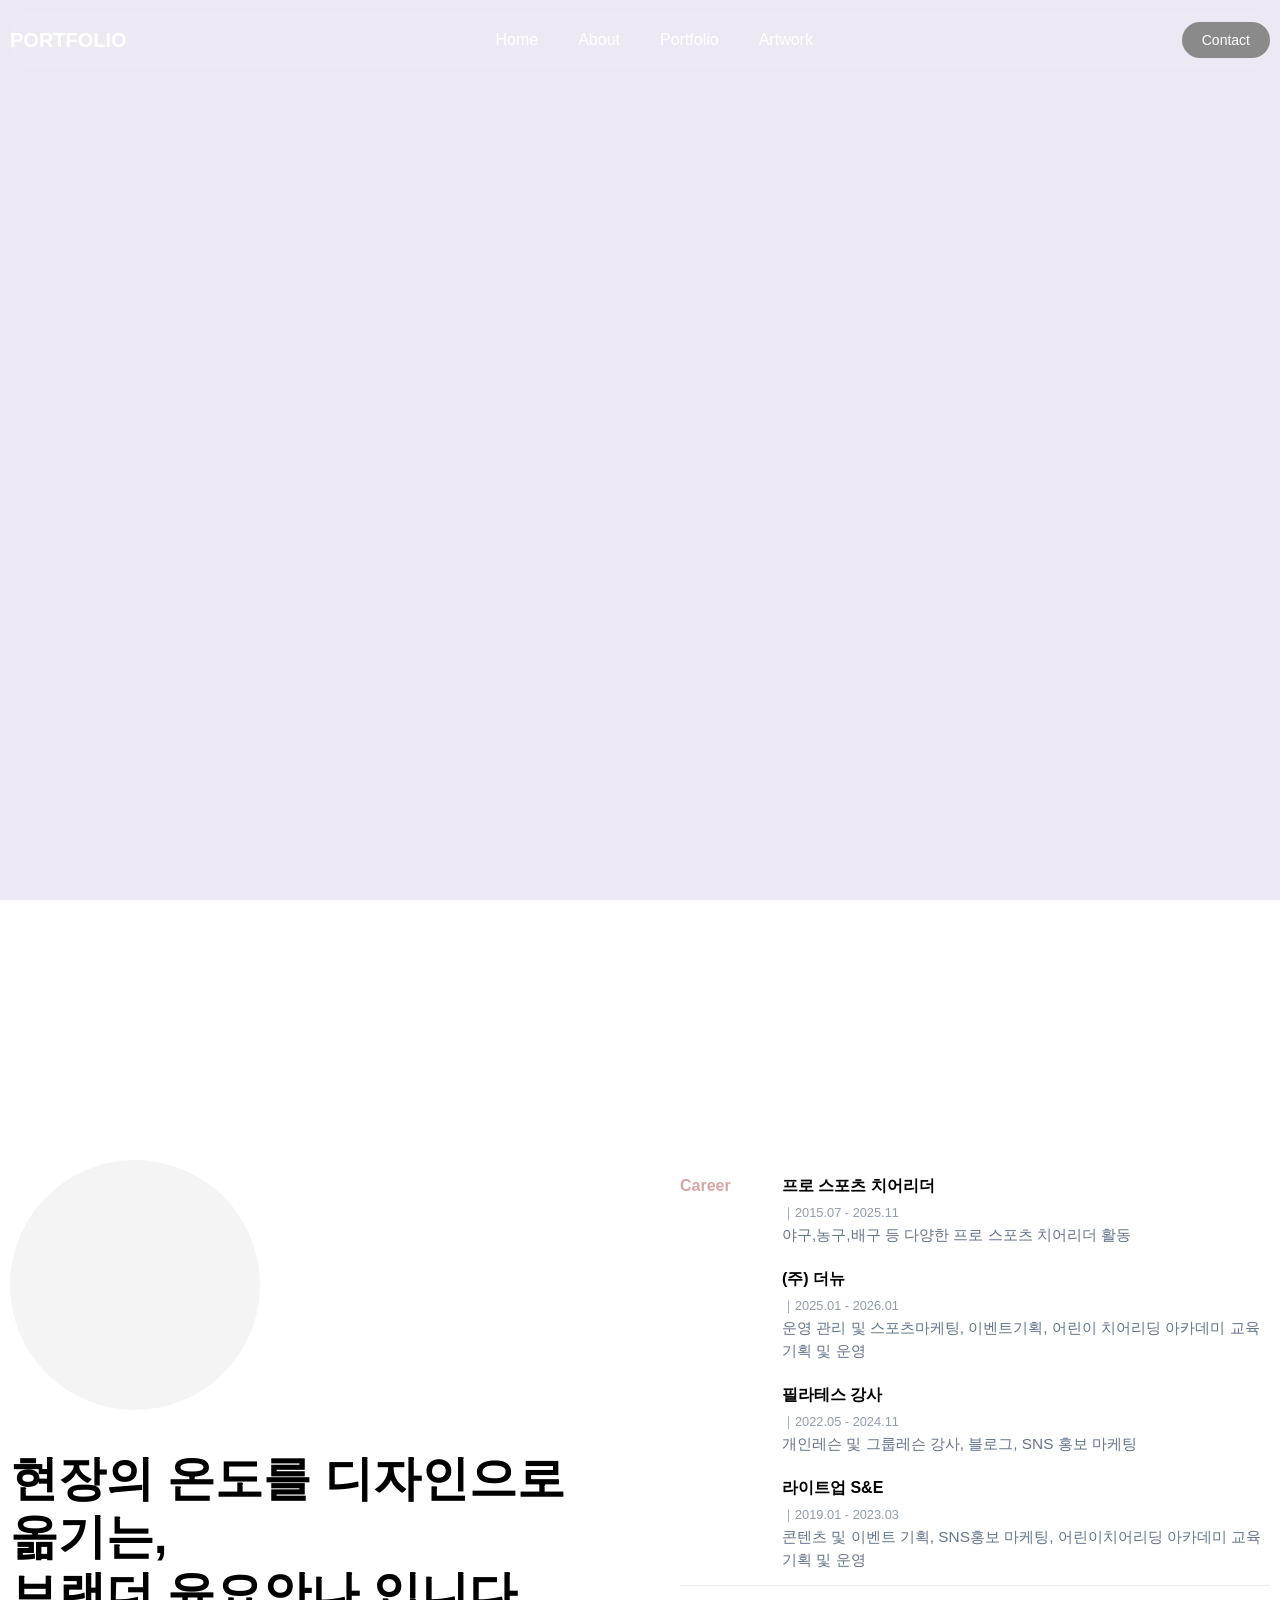
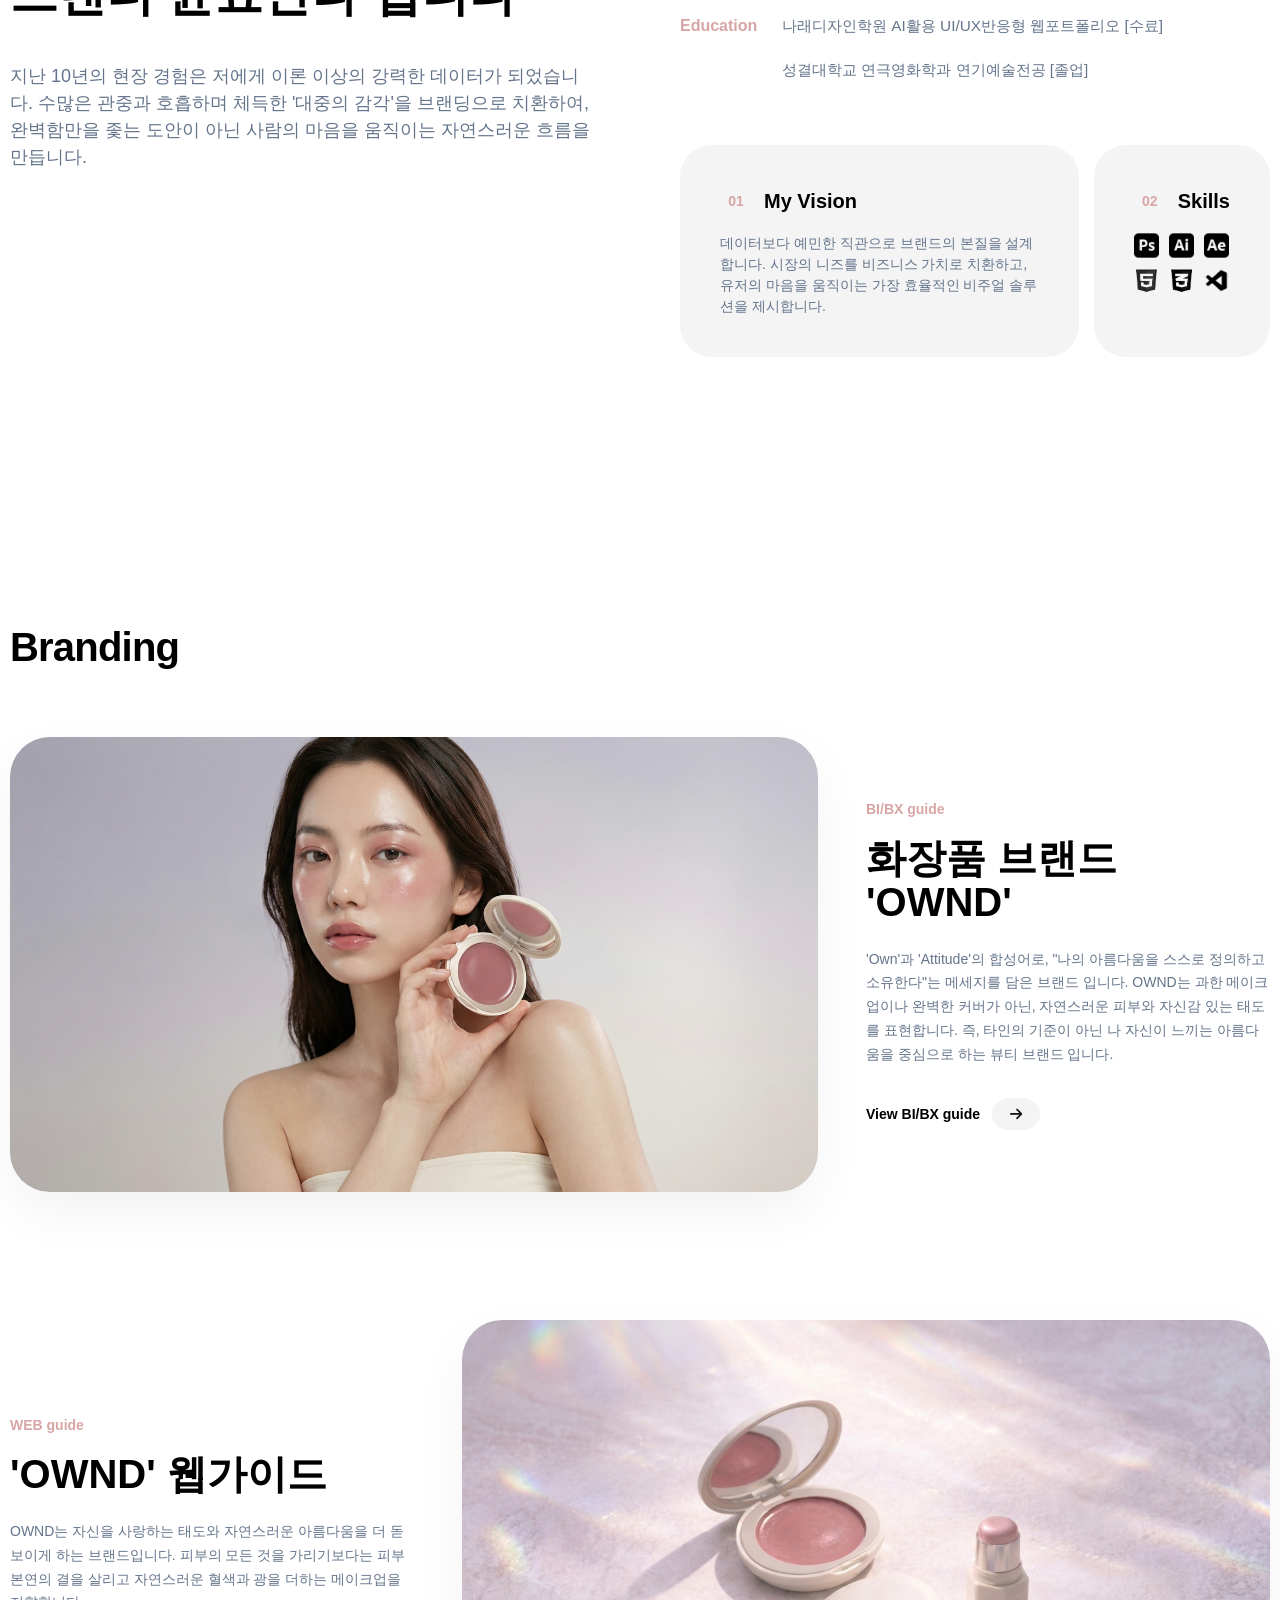
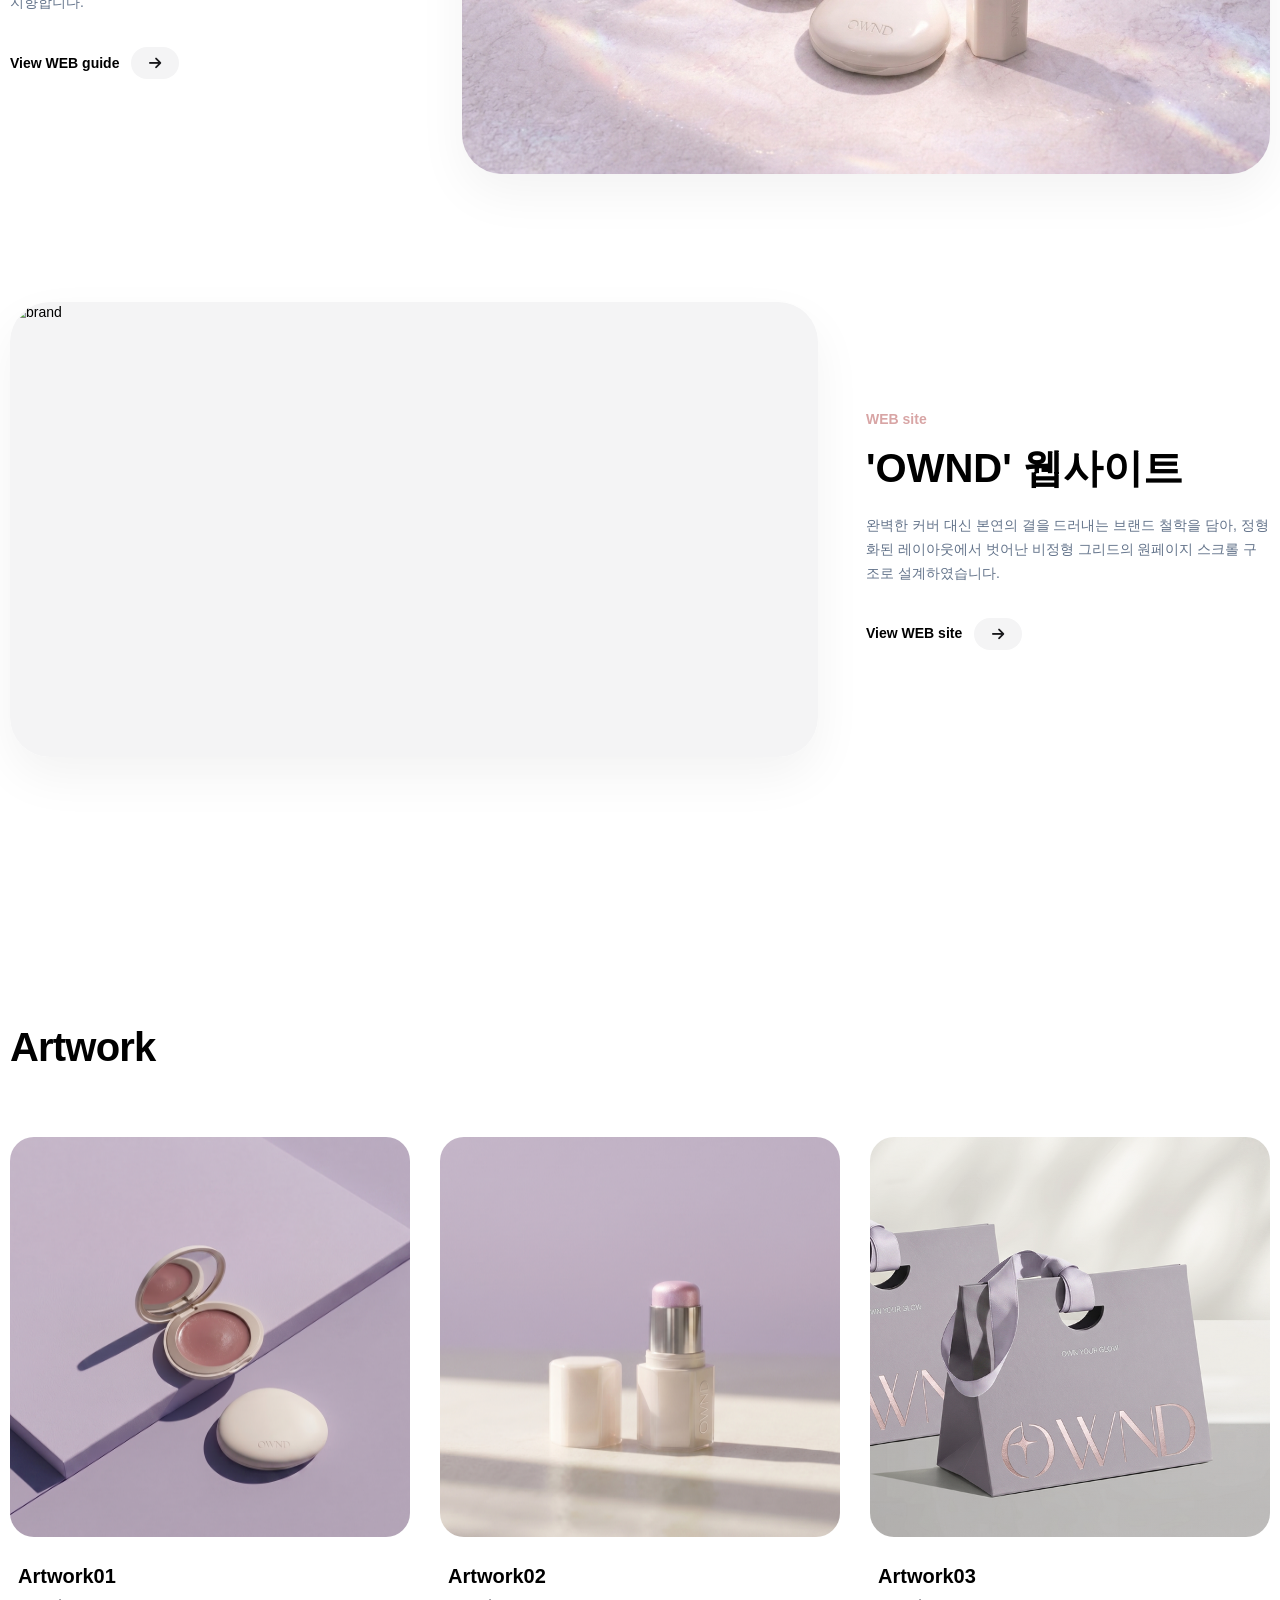
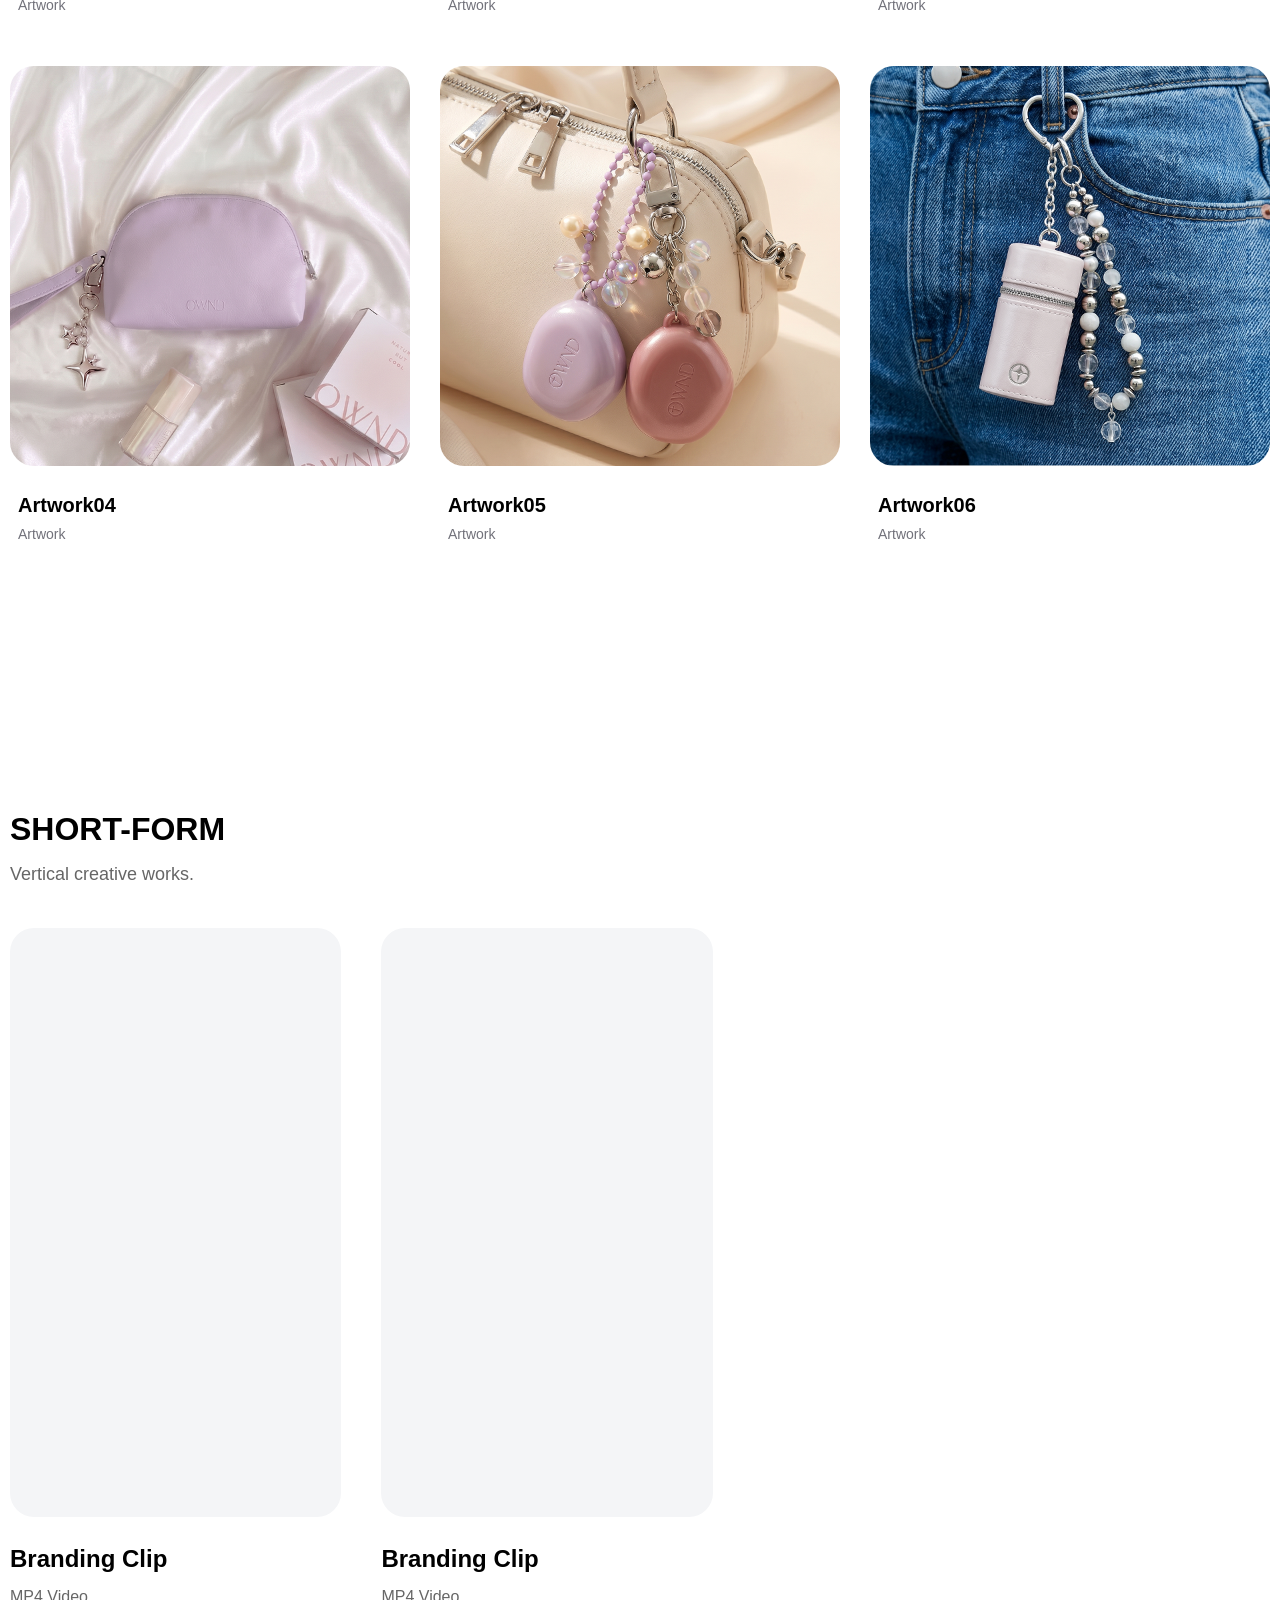
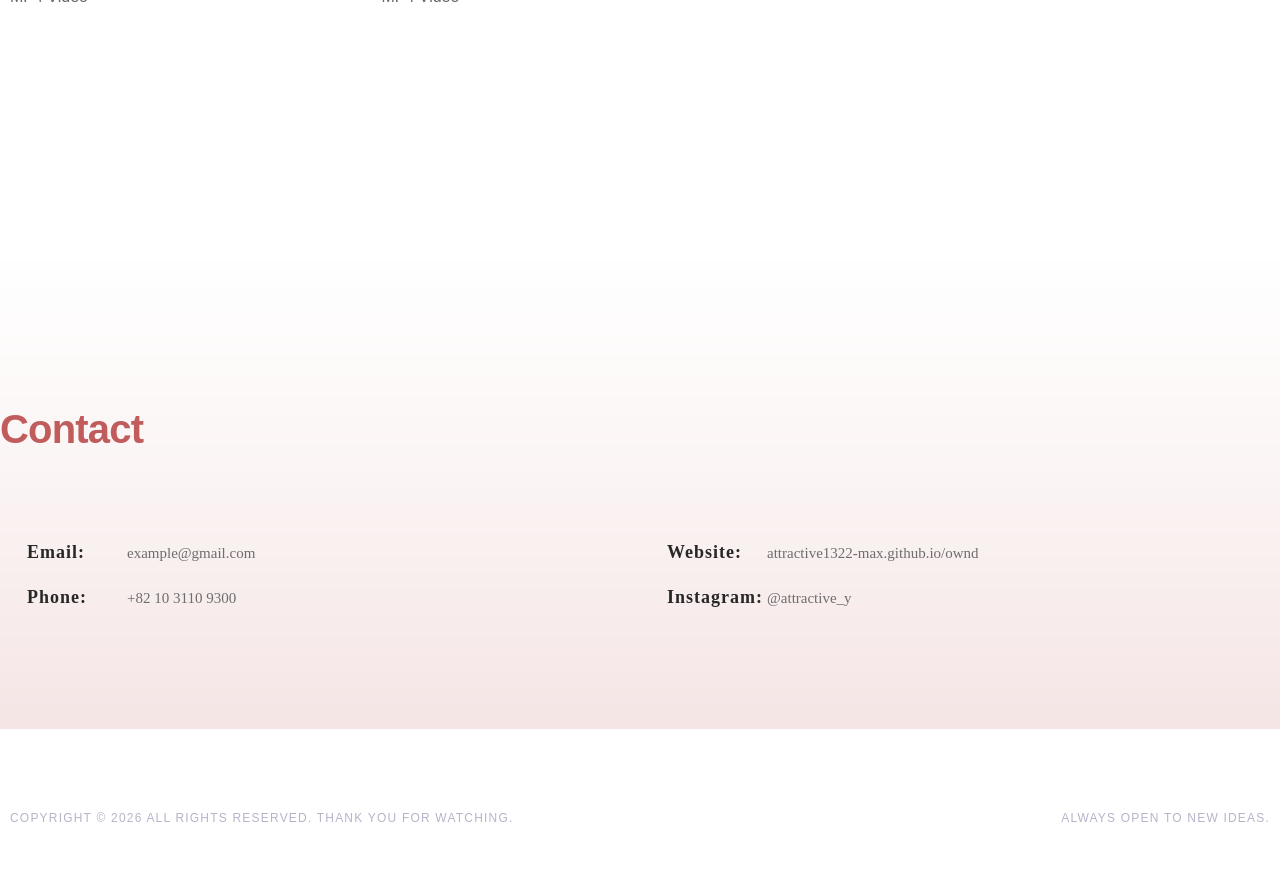
==== commit b9ae62b6: "Add files via upload" ====
--- a/index.html
+++ b/index.html
@@ -62,8 +62,8 @@
     <!-- main banner 영상 -->
     <main>
         <section class="main_banner">
-            <!-- <video class="bg_video" src="./video/banner.mp4" autoplay muted loop playsinline></video> -->
-             <img src="images/mainpage.png" alt="메인배너">
+            <video class="bg_video" src="./video/banner.mp4" autoplay muted loop playsinline></video>
+         
 
             <div class="banner_content inner">
                 <div class="stats">
@@ -84,7 +84,6 @@
                         <p>Motion</p>
                     </div> -->
                 </div>
-            </div>
         </section>
     </main>
 
@@ -137,19 +136,15 @@
 
                             </div>
                             <div class="timeline-item">
-                                <div class="timeline-year">2026</div>
+                                <div class="timeline-year">Education</div>
                                 <div class="timeline-role">
-                                    <strong>Portfolio Renewal</strong>
                                     <span>나래디자인학원 AI활용 UI/UX반응형 웹포트폴리오 [수료]</span>
-                                </div>
-                            </div>
-                            <div class="timeline-item">
-                                <div class="timeline-year">2024–</div>
-                                <div class="timeline-role">
-                                    <strong>Digital / AI Workflow</strong>
-                                    <span>AI 이미지·영상 활용한 실무형 비주얼 제작 프로세스 확장</span>
-                                </div>
-                            </div>
+
+                                    <br><br>
+                                    <span>성결대학교 연극영화학과 연기예술전공 [졸업]</span>
+                                </div>
+                            </div>
+                
                          
                         </div>
 
@@ -214,11 +209,11 @@
                     <div class="project-item reverse reveal" data-aos="fade-left">
                         <div class="project-info">
                             <span>WEB guide</span>
-                            <h3>화장품 브랜드<br>'moreKore'</h3>
+                            <h3>'OWND' 웹가이드</h3>
                             <p>OWND는 자신을 사랑하는 태도와 자연스러운 아름다움을 더 돋보이게 하는 브랜드입니다.
                                 피부의 모든 것을 가리기보다는 피부 본연의 결을 살리고 자연스러운 혈색과 광을 더하는 메이크업을 지향합니다.
                             </p>
-                            <a href="#" class="btn-view">
+                            <a href="guide2.html" target="_blank" class="btn-view">
                                 View WEB guide
                                 <div class="arrow-button">
                                     <i class="fa-solid fa-arrow-right"></i>
@@ -243,7 +238,7 @@
                         </div>
                         <div class="project-info">
                             <span>WEB site</span>
-                            <h3>화장품 브랜드<br>'OWND'</h3>
+                            <h3>'OWND' 웹사이트</h3>
                             <p>완벽한 커버 대신 본연의 결을 드러내는 브랜드 철학을 담아,
                                 정형화된 레이아웃에서 벗어난 비정형 그리드의 원페이지 스크롤 구조로 설계하였습니다.</p>
                             <a href="https://attractive1322-max.github.io/ownd/" class="btn-view" target="_blank">
@@ -480,7 +475,7 @@
 
                             <li>
                                 <div class="list_inner">
-                                    <img class="svg" src="img/svg/email" alt="이메일아이콘" />
+                                    <!-- <img class="svg" src="img/svg/email" alt="이메일아이콘" /> -->
                                     <p><span class="first">Email:</span><span class="second"><a
                                                 href="mailto:yoannayun@naver.com" target="_blank">example@gmail.com</a></span></p>
                                 </div>
@@ -488,7 +483,7 @@
 
                             <li>
                                 <div class="list_inner">
-                                    <img class="svg" src="img/svg/social/dribbble.svg" alt="웹사이트아이콘" />
+                                    <!-- <img class="svg" src="img/svg/social/dribbble.svg" alt="웹사이트아이콘" /> -->
                                     <p><span class="first">Website:</span><span class="second"><a
                                                 href="https://attractive1322-max.github.io/ownd/" target="_blank">attractive1322-max.github.io/ownd </a></span></p>
                                 </div>
@@ -496,14 +491,14 @@
 
                             <li>
                                 <div class="list_inner">
-                                    <img class="svg" src="img/svg/phone.svg" alt="핸드폰아이콘" />
+                                    <!-- <img class="svg" src="img/svg/phone.svg" alt="핸드폰아이콘" /> -->
                                     <p><span class="first">Phone:</span><span class="second"><a href="#">+82 10 3110  9300</a></span></p>
                                 </div>
                             </li>
 
                             <li>
                                 <div class="list_inner">
-                                    <img class="svg" src="img/svg/social/instagram.svg" alt="인스타그램아이콘" />
+                                    <!-- <img class="svg" src="img/svg/social/instagram.svg" alt="인스타그램아이콘" /> -->
                                     <p><span class="first">Instagram:</span><span class="second"><a
                                                 href="https://www.instagram.com/attractive_y"  target="_blank">@attractive_y</a></span></p>
                                 </div>
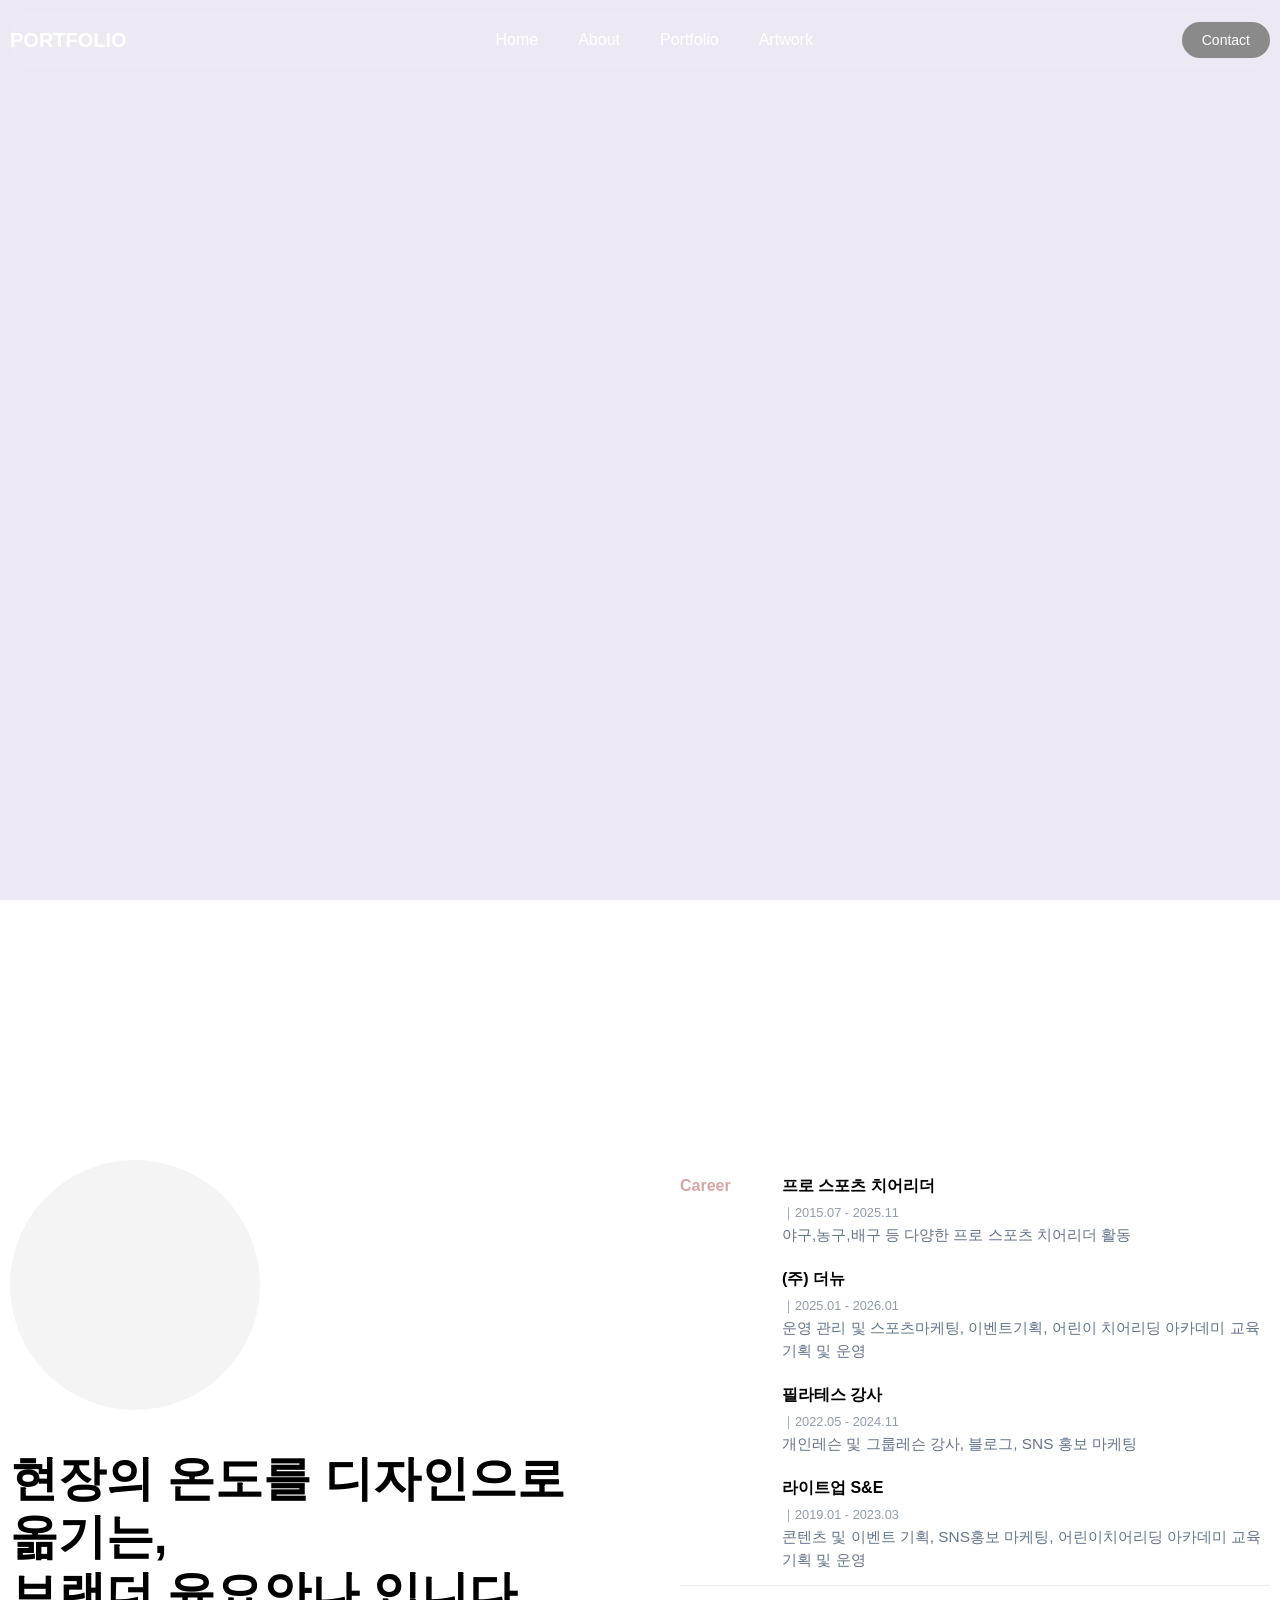
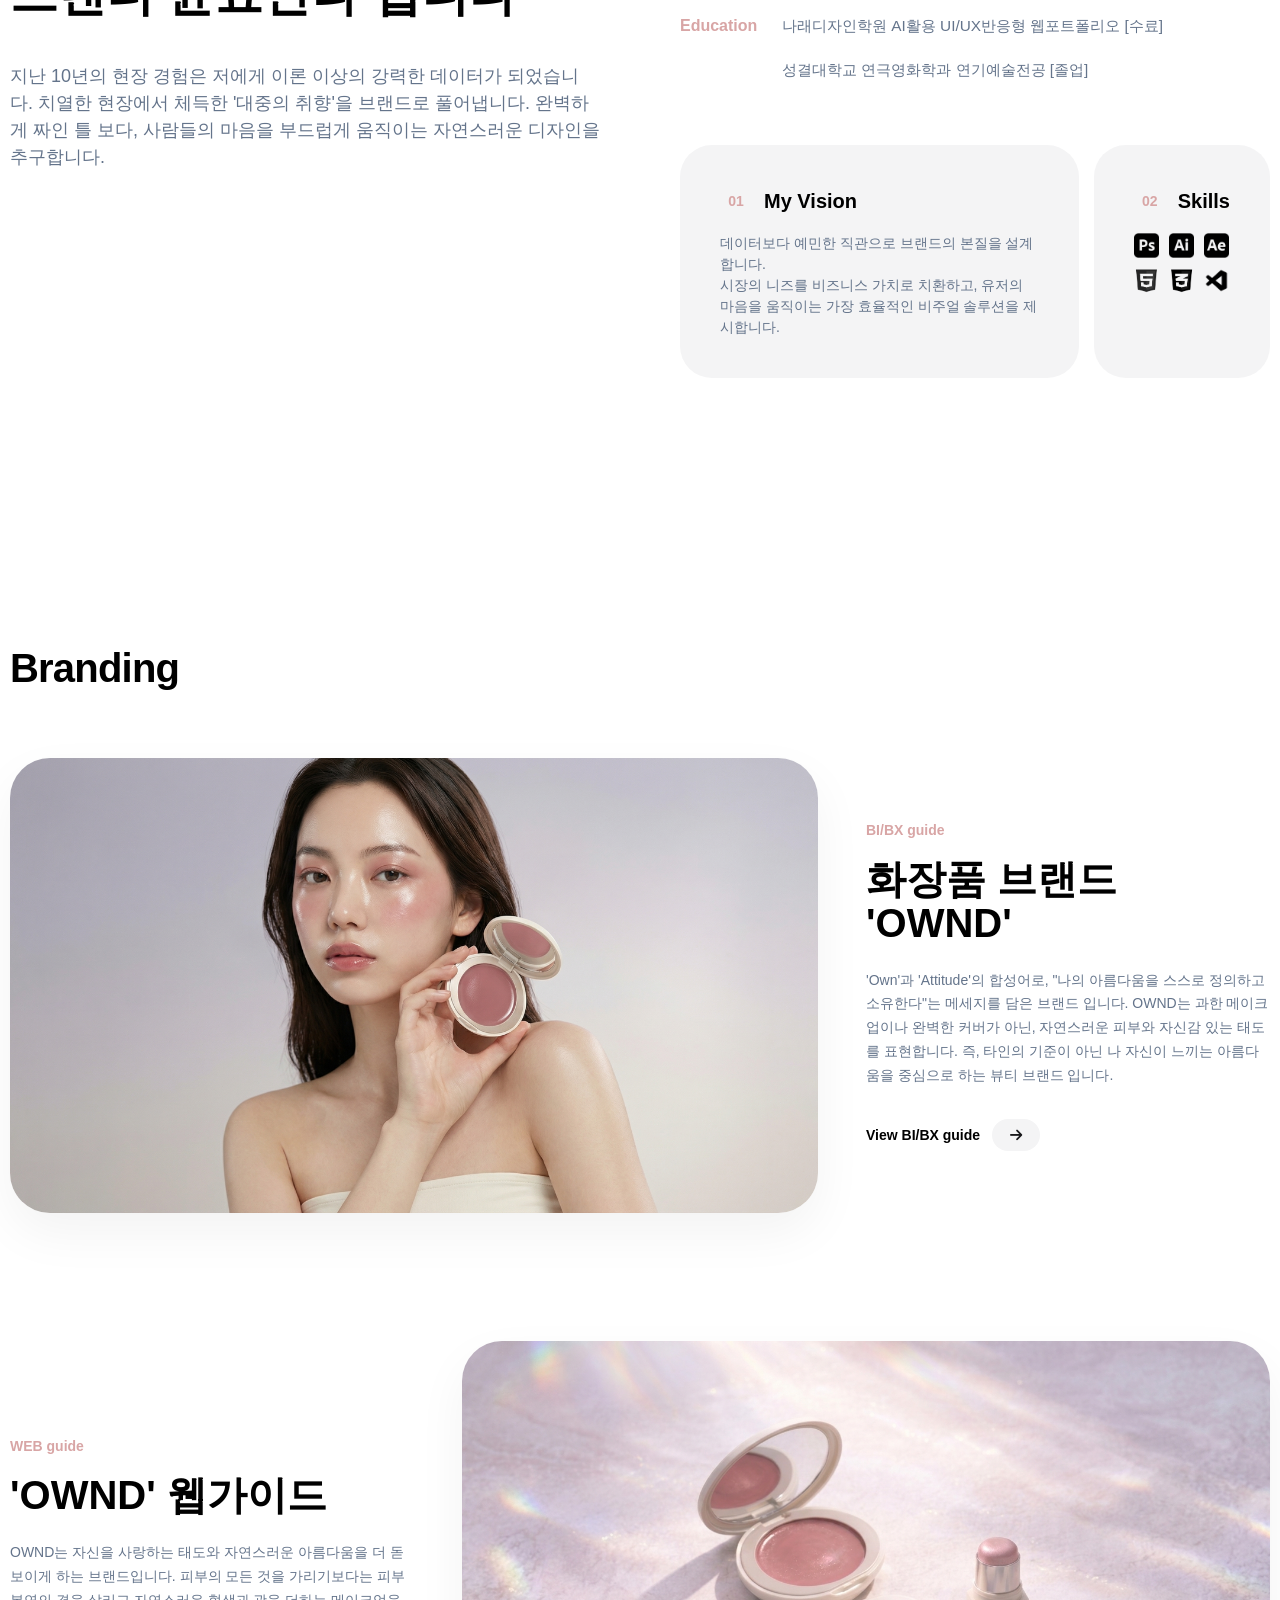
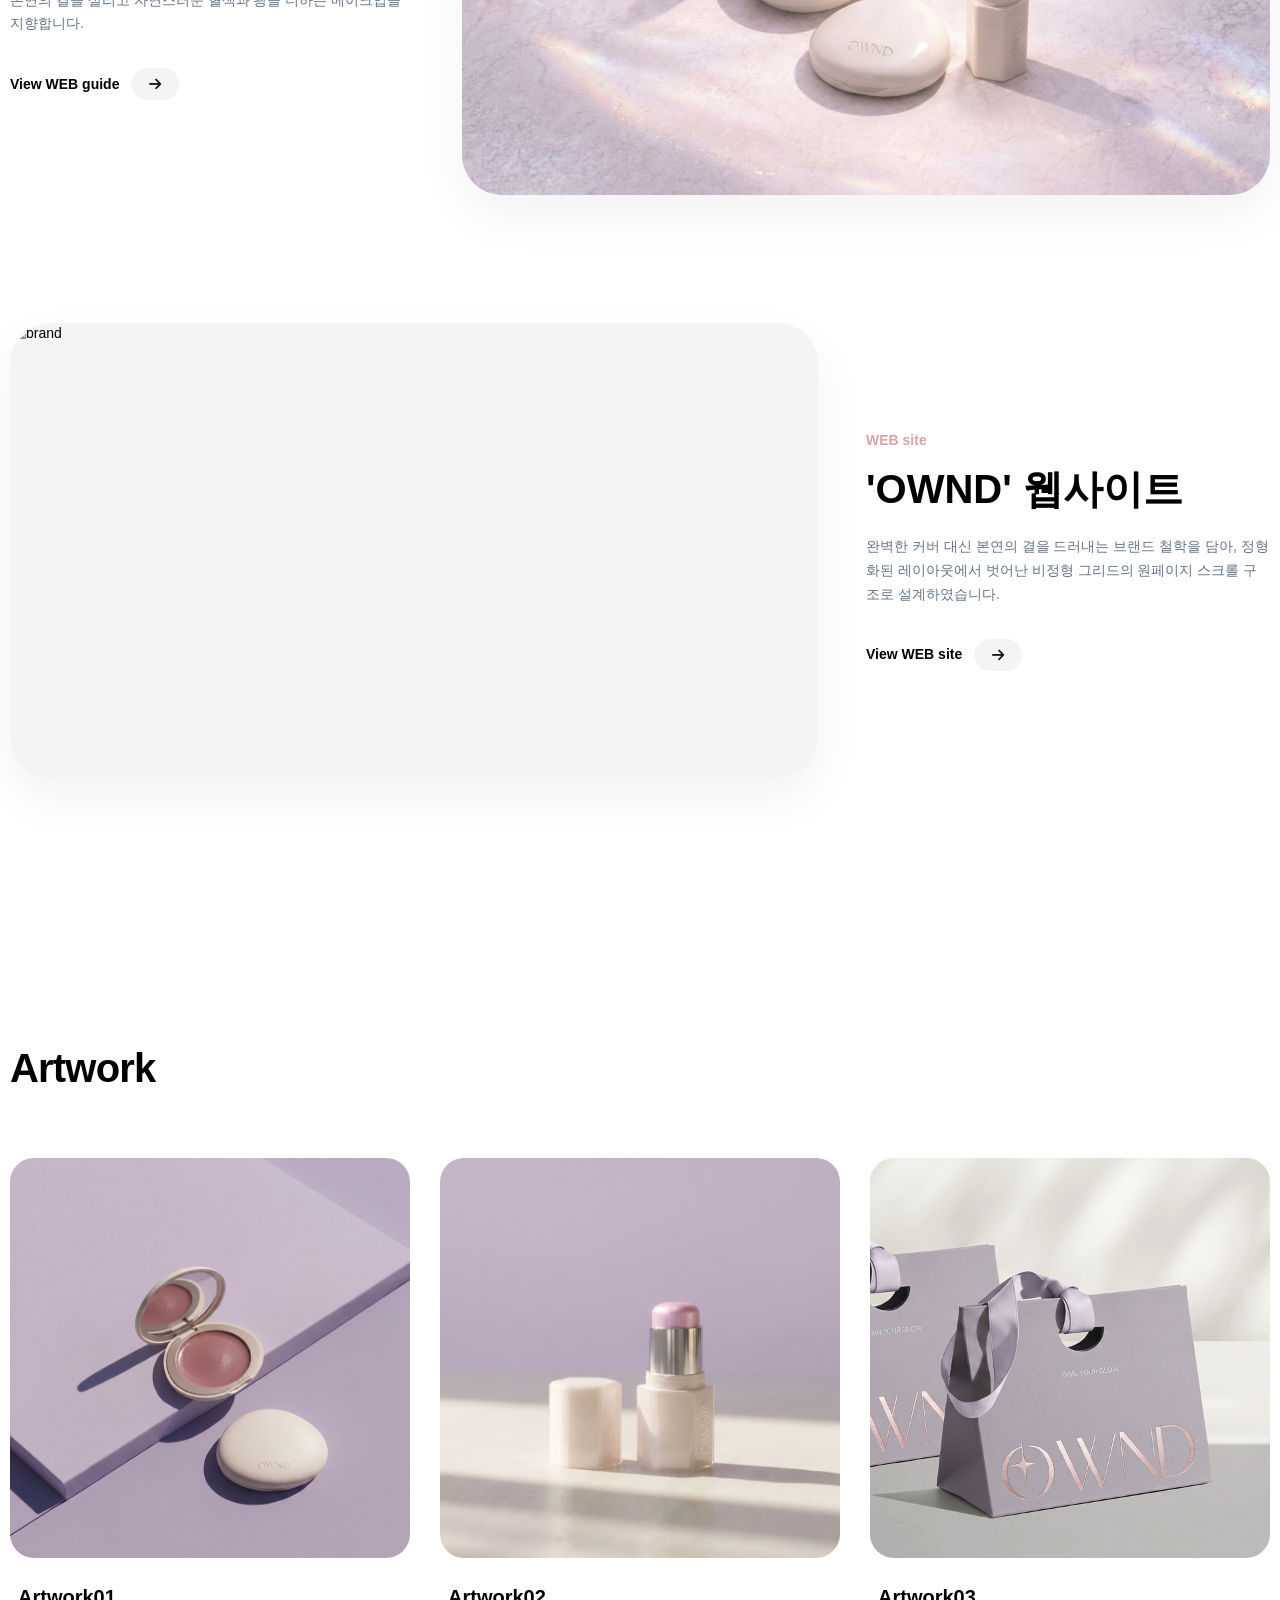
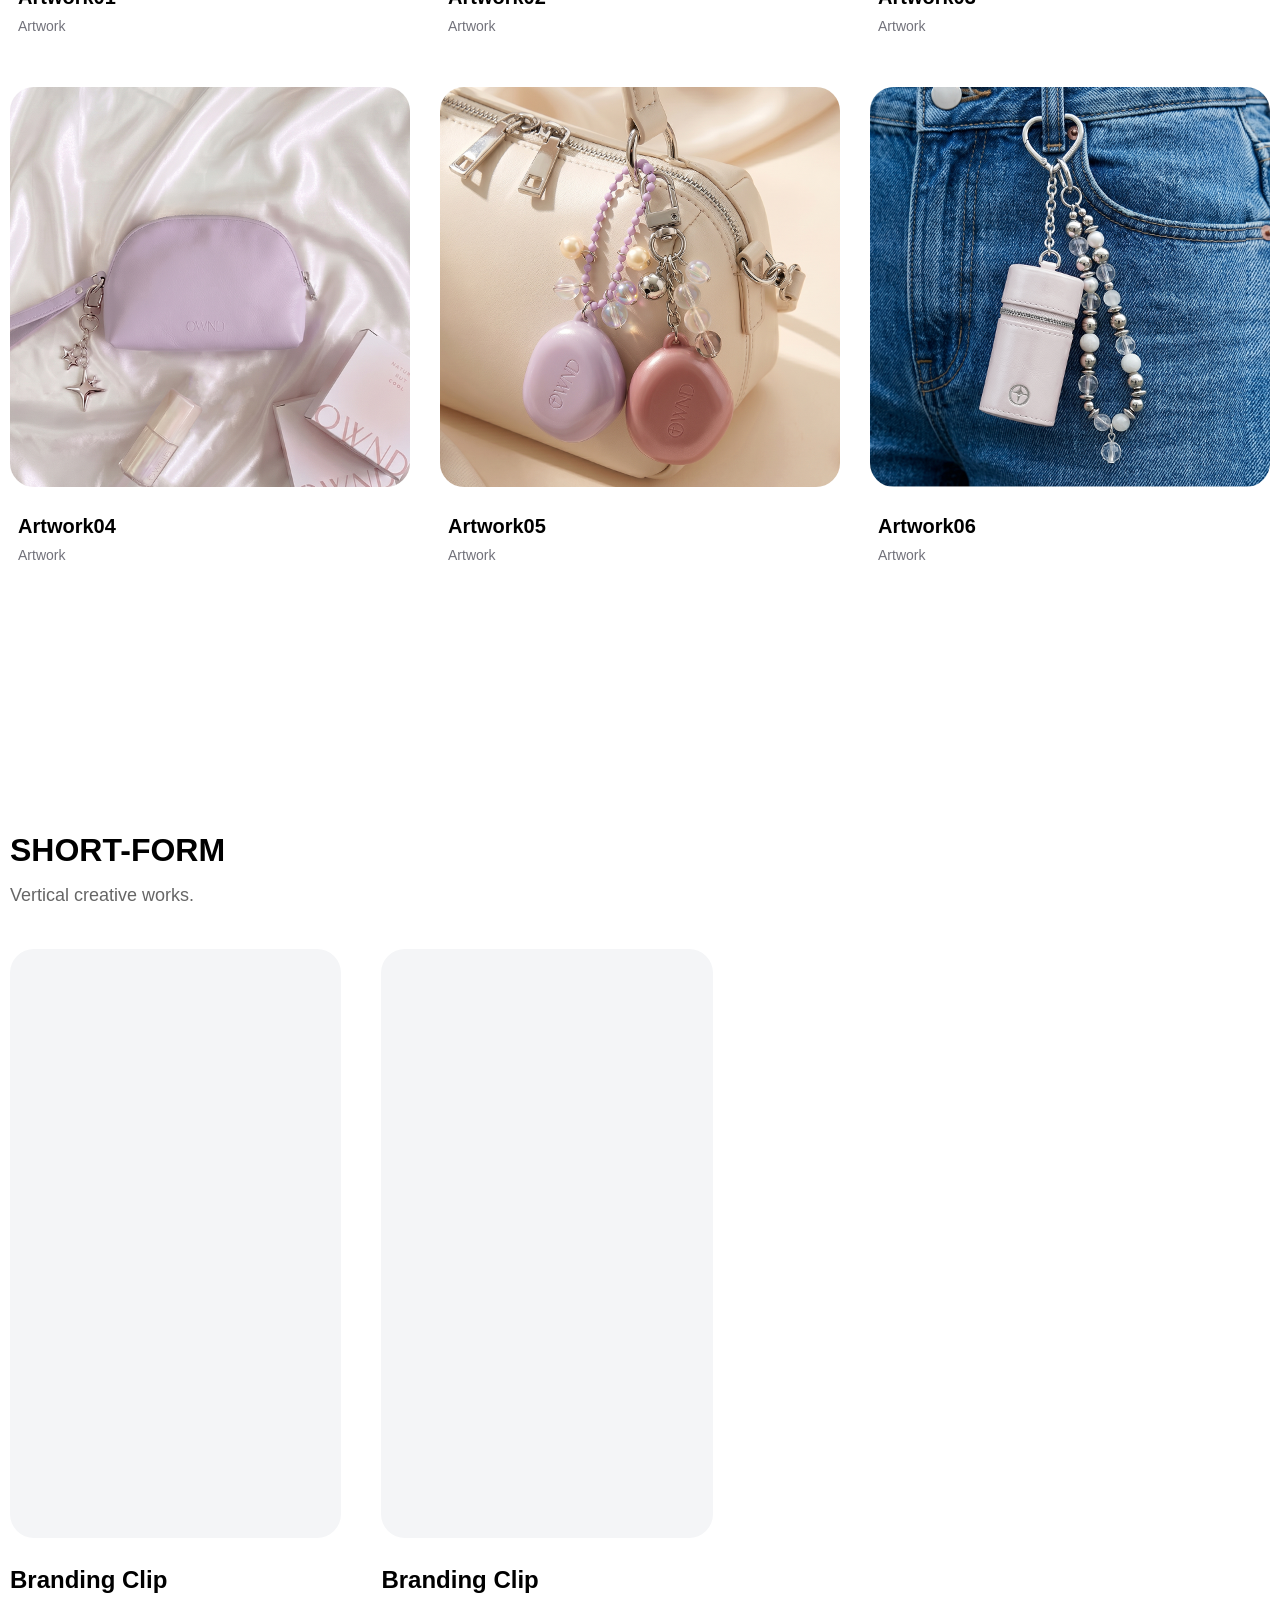
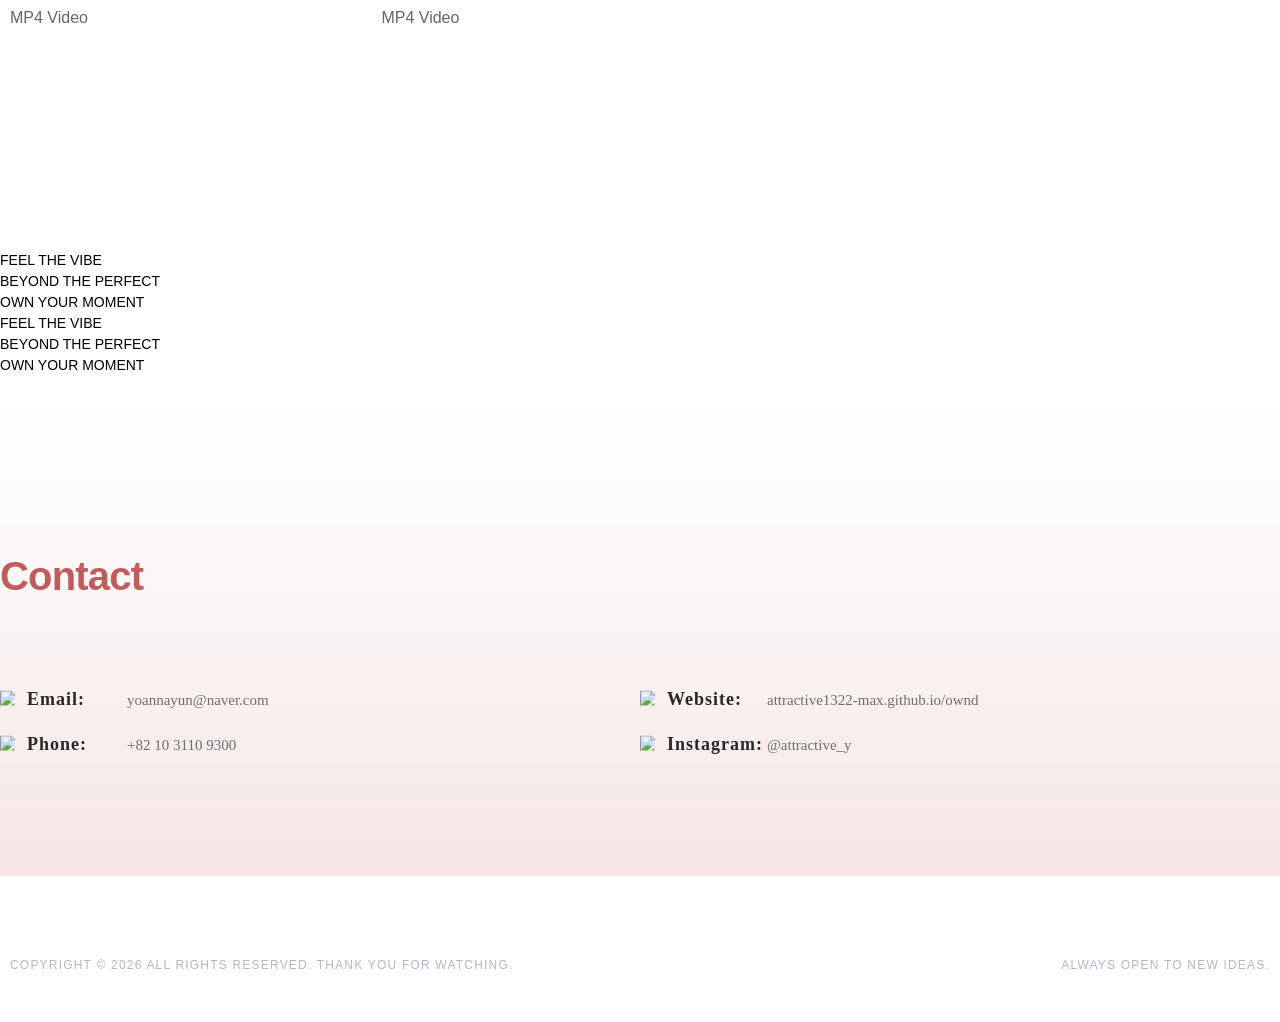
==== commit 51f24239: "Add files via upload" ====
--- a/index.html
+++ b/index.html
@@ -11,6 +11,14 @@
 
     <!-- Font Awesome for icons -->
     <link href="https://cdnjs.cloudflare.com/ajax/libs/font-awesome/6.0.0/css/all.min.css" rel="stylesheet">
+
+    <!-- 웹폰트 -->
+    <!--  font-family: "Iosevka Charon", monospace; -->
+    <link rel="preconnect" href="https://fonts.googleapis.com">
+    <link rel="preconnect" href="https://fonts.gstatic.com" crossorigin>
+    <link
+        href="https://fonts.googleapis.com/css2?family=Iosevka+Charon:ital,wght@0,300;0,400;0,500;0,700;1,300;1,400;1,500;1,700&display=swap"
+        rel="stylesheet">
 
     <!-- Swiper CSS -->
     <link rel="stylesheet" href="https://cdn.jsdelivr.net/npm/swiper@11/swiper-bundle.min.css" />
@@ -63,7 +71,7 @@
     <main>
         <section class="main_banner">
             <video class="bg_video" src="./video/banner.mp4" autoplay muted loop playsinline></video>
-         
+
 
             <div class="banner_content inner">
                 <div class="stats">
@@ -101,14 +109,15 @@
                         </div>
                         <h2 class="about-title">현장의 온도를 디자인으로 옮기는, <br> 브랜더 윤요안나 입니다</h2>
                         <p class="about-desc">
-                            지난 10년의 현장 경험은 저에게 이론 이상의 강력한 데이터가 되었습니다. 수많은 관중과 호흡하며 체득한 '대중의 감각'을 브랜딩으로 치환하여, 완벽함만을 좇는
-                            도안이 아닌 사람의 마음을 움직이는 자연스러운 흐름을 만듭니다.
+                            지난 10년의 현장 경험은 저에게 이론 이상의 강력한 데이터가 되었습니다.
+                            치열한 현장에서 체득한 '대중의 취향'을 브랜드로 풀어냅니다.
+                            완벽하게 짜인 틀 보다, 사람들의 마음을 부드럽게 움직이는 자연스러운 디자인을 추구합니다.
                         </p>
                     </div>
 
                     <div class="about-cards reveal" style="transition-delay: 0.2s;">
                         <div class="timeline">
-                               <div class="timeline-item">
+                            <div class="timeline-item">
                                 <div class="timeline-year">Career</div>
                                 <div class="timeline-role">
                                     <strong>프로 스포츠 치어리더</strong>
@@ -144,14 +153,14 @@
                                     <span>성결대학교 연극영화학과 연기예술전공 [졸업]</span>
                                 </div>
                             </div>
-                
-                         
+
+
                         </div>
 
                         <div class="info-card-wrap">
                             <div class="info-card">
                                 <h3><span class="card-num">01</span> My Vision</h3>
-                                <p>데이터보다 예민한 직관으로 브랜드의 본질을 설계합니다.
+                                <p>데이터보다 예민한 직관으로 브랜드의 본질을 설계합니다. <br>
                                     시장의 니즈를 비즈니스 가치로 치환하고, 유저의 마음을 움직이는 가장 효율적인 비주얼 솔루션을 제시합니다.</p>
                             </div>
                             <div class="info-card">
@@ -193,8 +202,7 @@
                         <div class="project-info">
                             <span>BI/BX guide</span>
                             <h3>화장품 브랜드<br>'OWND'</h3>
-                            <p>'Own'과 'Attitude'의 합성어로, "나의 아름다움을 스스로 정의하고 소유한다"는 메세지를 담은 브랜드 입니다. OWND는 과한 메이크업이나 완벽한
-                                커버가 아닌, 자연스러운 피부와 자신감 있는 태도를 표현합니다. 즉, 타인의 기준이 아닌 나 자신이 느끼는 아름다움을 중심으로 하는 뷰티 브랜드 입니다.
+                            <p>'Own'과 'Attitude'의 합성어로, "나의 아름다움을 스스로 정의하고 소유한다"는 메세지를 담은 브랜드 입니다. OWND는 과한 메이크업이나 완벽한 커버가 아닌, 자연스러운 피부와 자신감 있는 태도를 표현합니다. 즉, 타인의 기준이 아닌 나 자신이 느끼는 아름다움을 중심으로 하는 뷰티 브랜드 입니다.
                             </p>
                             <a href="./guide.html" target="_blank" class="btn-view">
                                 View BI/BX guide
@@ -460,6 +468,18 @@
             </a>
         </div>
     </section> -->
+ <div class="marquee-container"> <!--------------플로우 섹션 S ------------->
+            <div class="marquee-content" id="marquee">
+                <div class="marquee-item">FEEL THE VIBE</div>
+                <div class="marquee-item">BEYOND THE PERFECT</div>
+                <div class="marquee-item">OWN YOUR MOMENT</div>
+             
+                <!-- 복사본 -->
+                <div class="marquee-item">FEEL THE VIBE</div>
+                <div class="marquee-item">BEYOND THE PERFECT</div>
+                <div class="marquee-item">OWN YOUR MOMENT</div>
+            </div>
+        </div> <!--------------플로우 섹션 E ------------->
 
     <!-- CONTACT -->
     <div class="grax_tm_contact" id="contact">
@@ -469,38 +489,42 @@
             </div>
             <div class="contact_inner">
                 <div class="left wow fadeInLeft" data-wow-duration="1s">
-                    
+
                     <div class="info_list">
                         <ul>
 
                             <li>
                                 <div class="list_inner">
-                                    <!-- <img class="svg" src="img/svg/email" alt="이메일아이콘" /> -->
+                                    <img class="svg" src="./images/svg/mail.png" alt="이메일아이콘" />
                                     <p><span class="first">Email:</span><span class="second"><a
-                                                href="mailto:yoannayun@naver.com" target="_blank">example@gmail.com</a></span></p>
+                                                href="mailto:yoannayun@naver.com"
+                                                target="_blank">yoannayun@naver.com</a></span></p>
                                 </div>
                             </li>
 
                             <li>
                                 <div class="list_inner">
-                                    <!-- <img class="svg" src="img/svg/social/dribbble.svg" alt="웹사이트아이콘" /> -->
+                                    <img class="svg" src="./images/svg/web.png" alt="웹사이트아이콘" />
                                     <p><span class="first">Website:</span><span class="second"><a
-                                                href="https://attractive1322-max.github.io/ownd/" target="_blank">attractive1322-max.github.io/ownd </a></span></p>
+                                                href="https://attractive1322-max.github.io/ownd/"
+                                                target="_blank">attractive1322-max.github.io/ownd </a></span></p>
                                 </div>
                             </li>
 
                             <li>
                                 <div class="list_inner">
-                                    <!-- <img class="svg" src="img/svg/phone.svg" alt="핸드폰아이콘" /> -->
-                                    <p><span class="first">Phone:</span><span class="second"><a href="#">+82 10 3110  9300</a></span></p>
+                                    <img class="svg" src="./images/svg/phone.png" alt="핸드폰아이콘" />
+                                    <p><span class="first">Phone:</span><span class="second"><a href="#">+82 10 3110
+                                                9300</a></span></p>
                                 </div>
                             </li>
 
                             <li>
                                 <div class="list_inner">
-                                    <!-- <img class="svg" src="img/svg/social/instagram.svg" alt="인스타그램아이콘" /> -->
+                                    <img class="svg" src="./images/svg/instagram.png" alt="인스타그램아이콘" />
                                     <p><span class="first">Instagram:</span><span class="second"><a
-                                                href="https://www.instagram.com/attractive_y"  target="_blank">@attractive_y</a></span></p>
+                                                href="https://www.instagram.com/attractive_y"
+                                                target="_blank">@attractive_y</a></span></p>
                                 </div>
                             </li>
 
@@ -535,6 +559,9 @@
         AOS.init();
     </script>
 
+
+
+
 </body>
 
 </html>
